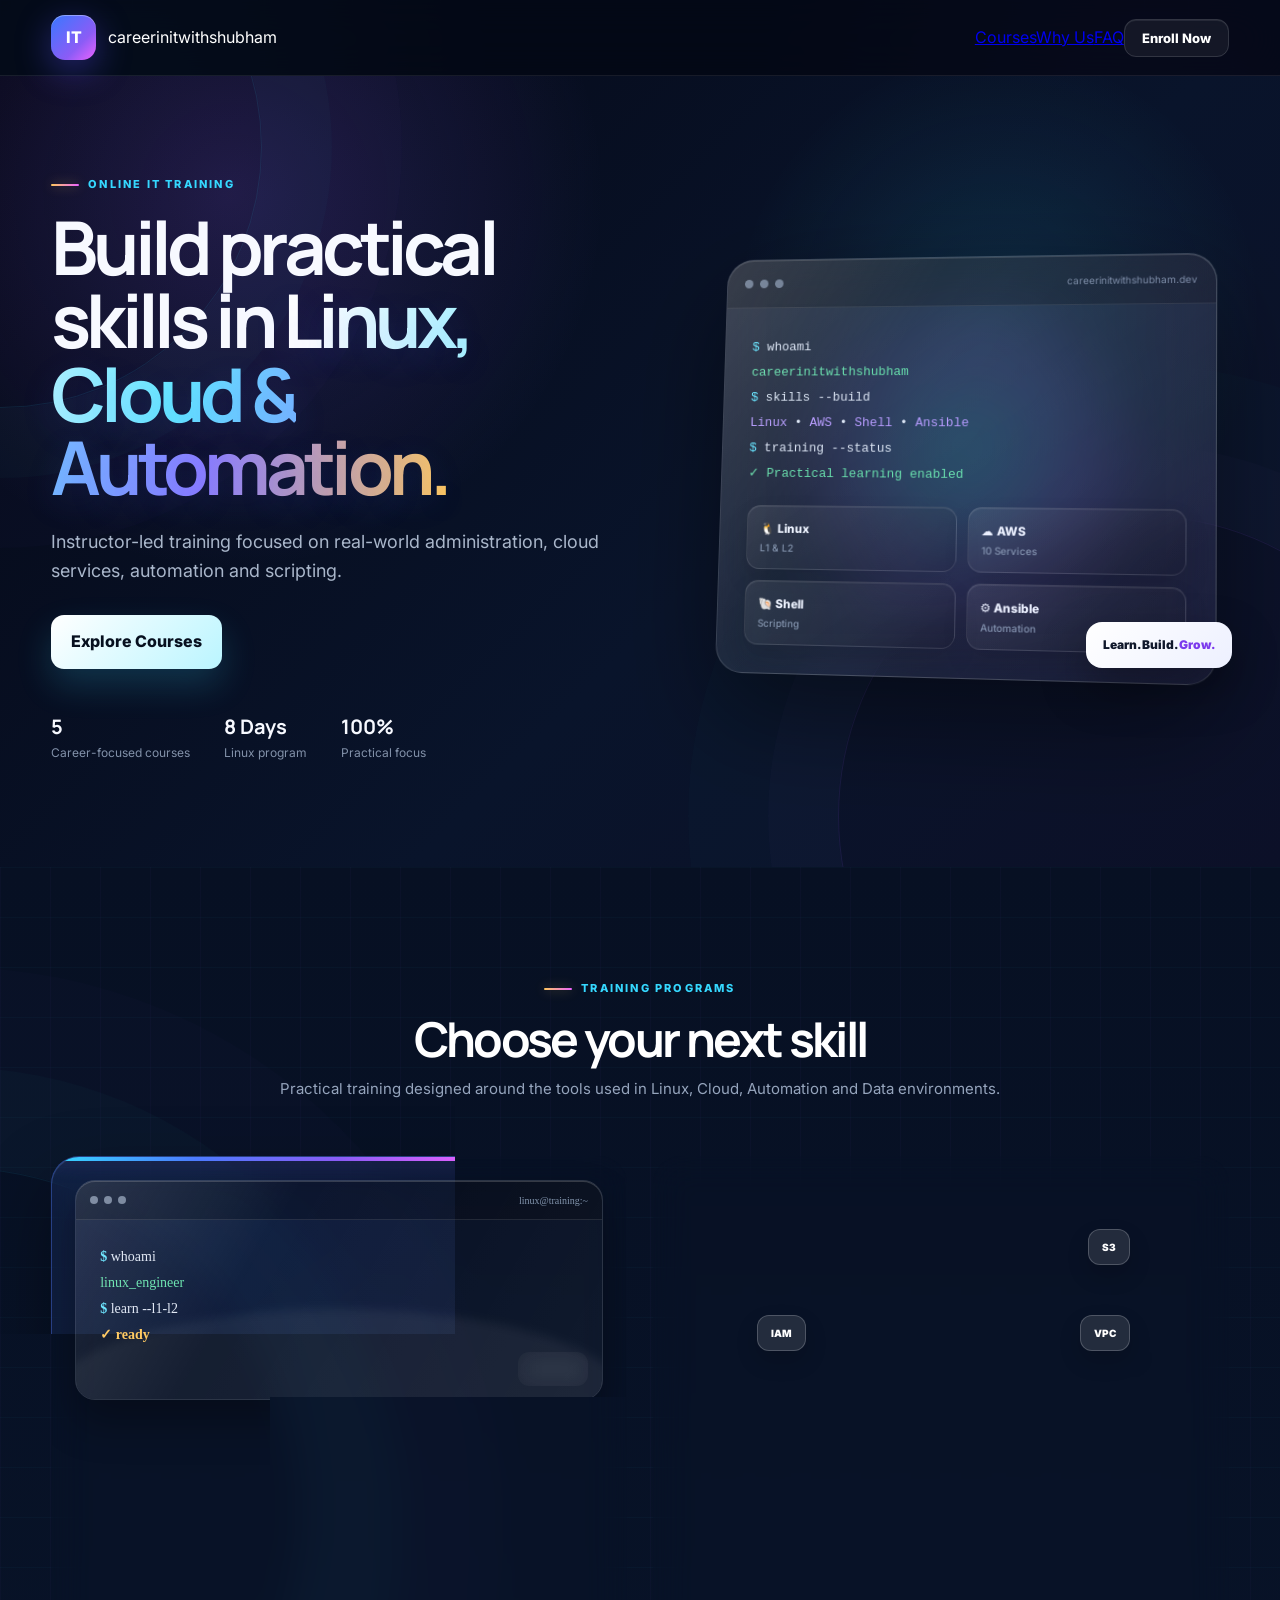
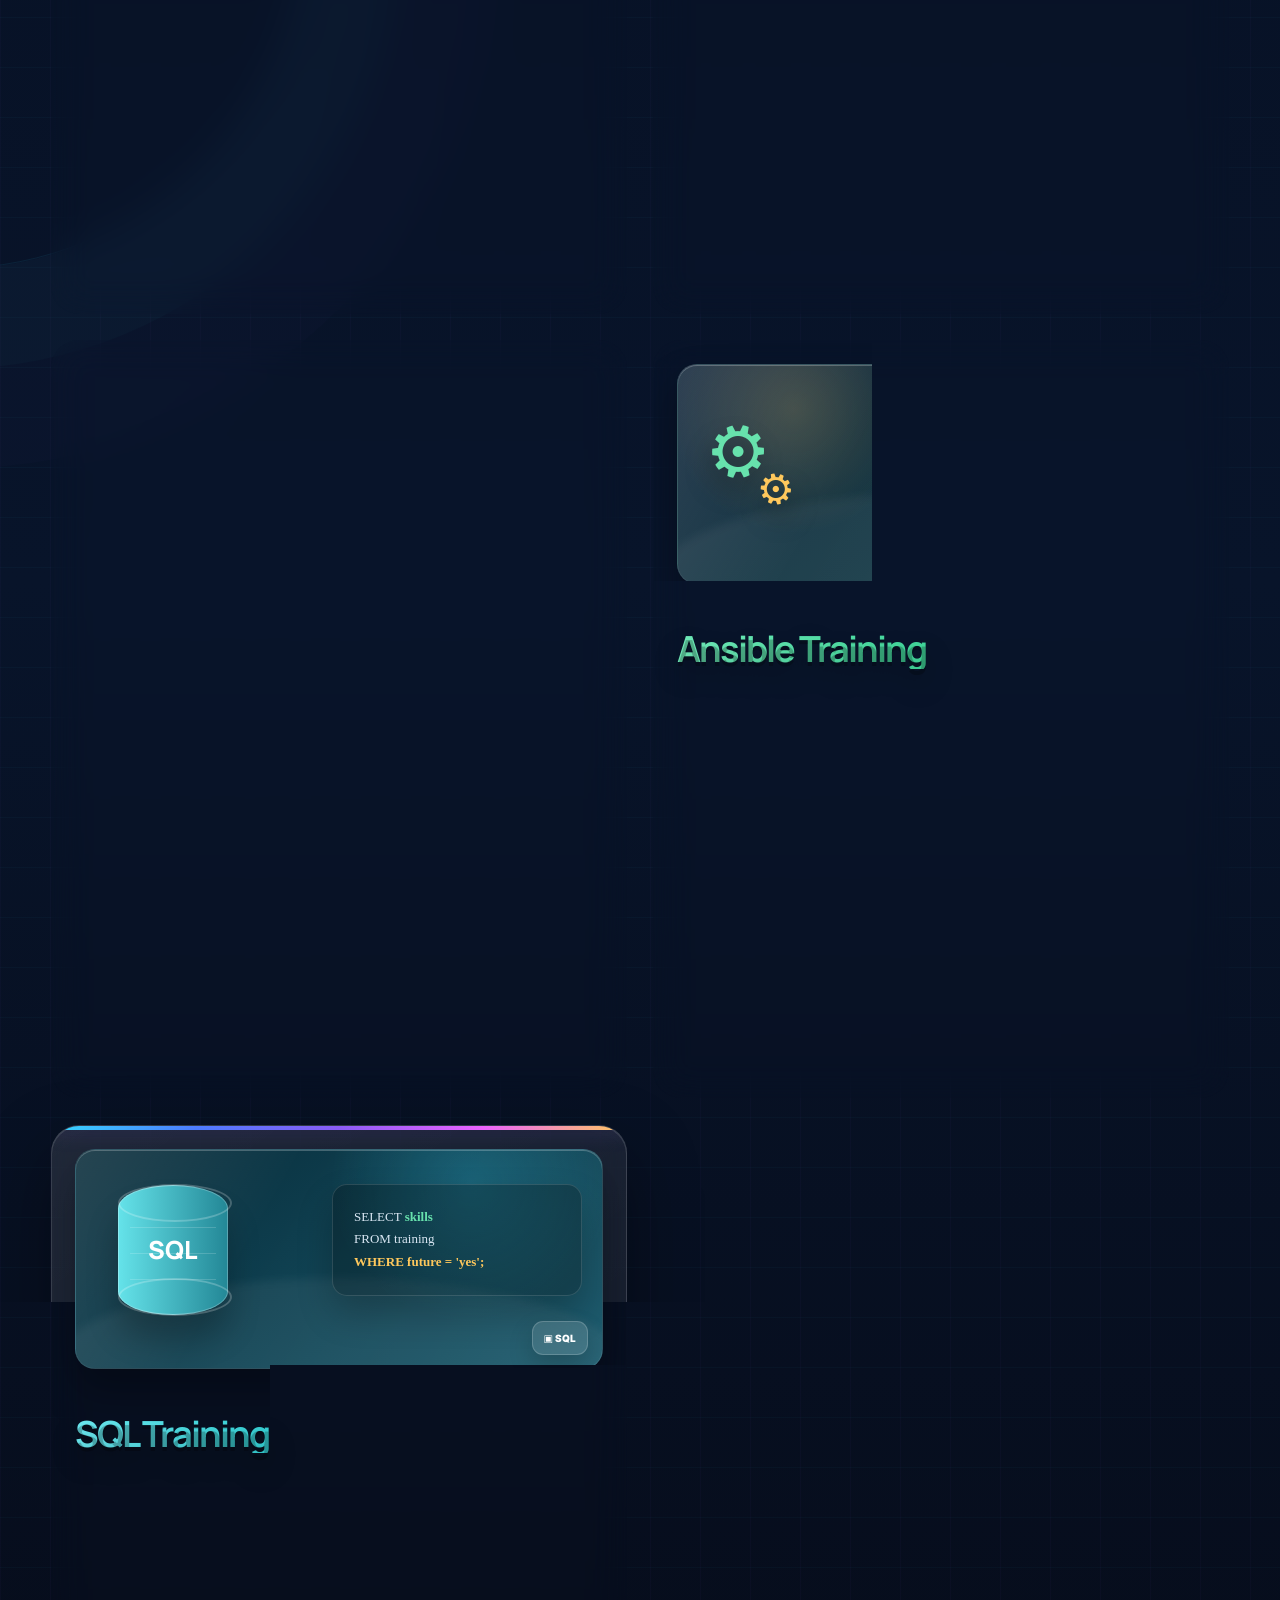
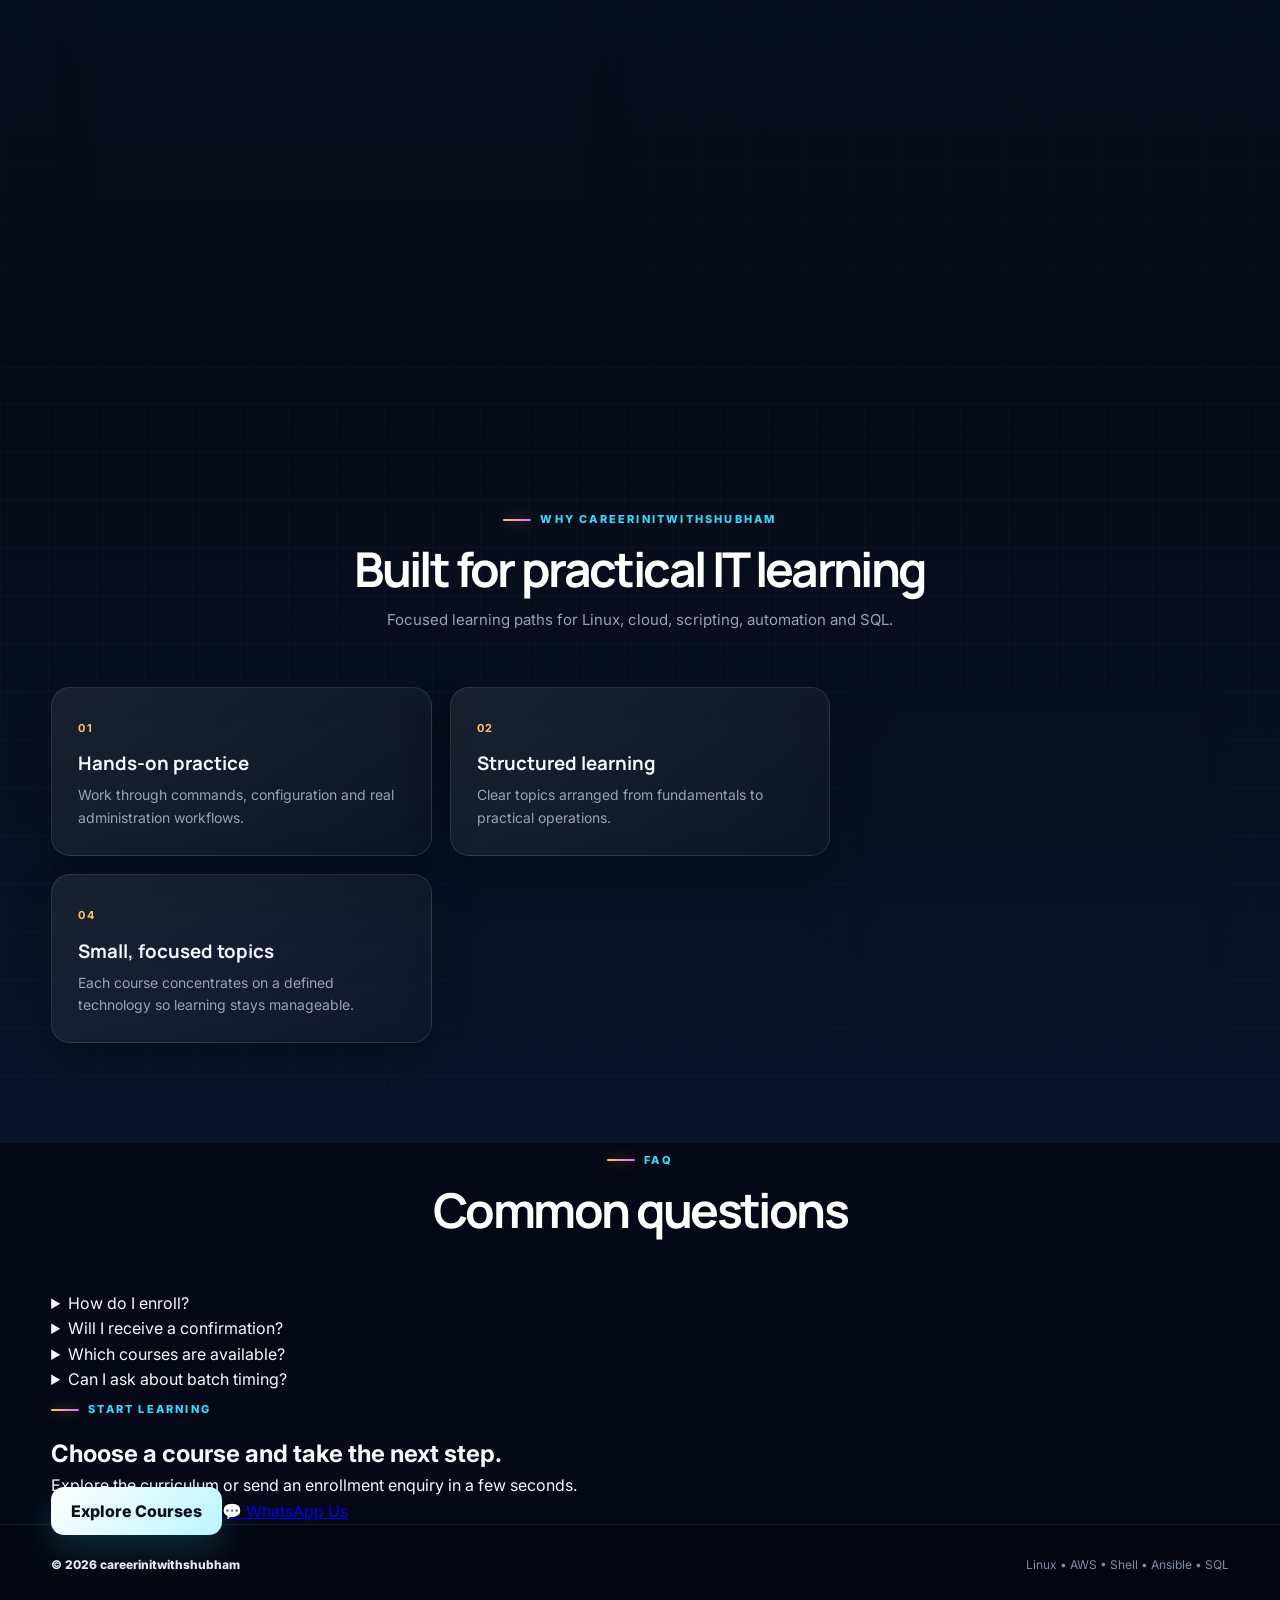
==== index.html @ d1bc6caf "Add files via upload" ====
<!DOCTYPE html>
<html lang="en">
<head>
<meta charset="UTF-8">
<meta name="viewport" content="width=device-width, initial-scale=1.0">
<title>careerinitwithshubham | IT Training</title>
<meta name="description" content="careerinitwithshubham — practical training in Linux, AWS, Shell Scripting, Ansible and SQL.">
<link rel="preconnect" href="https://fonts.googleapis.com">
<link rel="preconnect" href="https://fonts.gstatic.com" crossorigin>
<style>
@import url('https://fonts.googleapis.com/css2?family=Inter:wght@400;500;600;700;800&family=Manrope:wght@600;700;800&display=swap');
:root{
  --bg:#050816; --bg2:#091126; --panel:#0c1730; --panel2:#111d39;
  --text:#f7f9ff; --muted:#9aa8c0; --cyan:#35d8ff; --blue:#4d7cff;
  --purple:#8b5cf6; --pink:#ec63ff; --green:#54e6b0; --gold:#ffc85c;
  --line:rgba(255,255,255,.11); --shadow:0 30px 80px rgba(0,0,0,.42);
}
*{box-sizing:border-box;margin:0;padding:0}
html{scroll-behavior:smooth}
body{font-family:Inter,system-ui,sans-serif;color:var(--text);background:var(--bg);line-height:1.6;overflow-x:hidden}
body:before{content:"";position:fixed;inset:0;z-index:-3;background:radial-gradient(circle at 10% 10%,rgba(53,216,255,.12),transparent 25%),radial-gradient(circle at 90% 15%,rgba(139,92,246,.14),transparent 28%),radial-gradient(circle at 50% 90%,rgba(77,124,255,.10),transparent 30%),#050816}
body:after{content:"";position:fixed;inset:0;z-index:-2;opacity:.3;background-image:linear-gradient(rgba(92,130,200,.06) 1px,transparent 1px),linear-gradient(90deg,rgba(92,130,200,.06) 1px,transparent 1px);background-size:44px 44px;mask-image:linear-gradient(to bottom,black,transparent 95%)}
.container{width:min(1180px,92%);margin:auto}
/* NAV */
.navbar{height:76px;position:sticky;top:0;z-index:100;background:rgba(4,9,22,.82);backdrop-filter:blur(22px);border-bottom:1px solid rgba(255,255,255,.08)}
.nav-inner{height:100%;display:flex;align-items:center;justify-content:space-between}.brand{display:flex;align-items:center;gap:12px;text-decoration:none;color:#fff}.brand-mark{width:45px;height:45px;border-radius:14px;display:grid;place-items:center;font-weight:800;background:linear-gradient(135deg,#3978ff,#8b5cf6 65%,#ec63ff);box-shadow:0 10px 35px rgba(91,77,255,.4),inset 0 1px 0 rgba(255,255,255,.35)}.brand-text{font-family:Manrope;font-size:18px;font-weight:800;letter-spacing:-.04em}.nav-btn{padding:10px 17px;border-radius:12px;color:#fff;text-decoration:none;font-size:13px;font-weight:800;border:1px solid rgba(255,255,255,.13);background:rgba(255,255,255,.055);box-shadow:inset 0 1px 0 rgba(255,255,255,.08);transition:.25s}.nav-btn:hover{transform:translateY(-2px);border-color:rgba(139,92,246,.5);background:rgba(139,92,246,.13)}
/* HERO */
.hero{position:relative;overflow:hidden;padding:92px 0 105px;background:radial-gradient(circle at 78% 30%,rgba(53,216,255,.12),transparent 23%),radial-gradient(circle at 18% 15%,rgba(139,92,246,.20),transparent 30%),linear-gradient(135deg,#050816,#09142b 58%,#0c1028)}
.hero:before{content:"";position:absolute;width:520px;height:520px;left:-260px;top:-190px;border:1px solid rgba(53,216,255,.10);border-radius:50%;box-shadow:0 0 0 70px rgba(53,216,255,.018),0 0 0 140px rgba(139,92,246,.014)}
.hero:after{content:"";position:absolute;right:-160px;bottom:-250px;width:600px;height:600px;border:1px solid rgba(139,92,246,.12);border-radius:50%;box-shadow:0 0 0 70px rgba(139,92,246,.018),0 0 0 150px rgba(53,216,255,.012)}
.hero-grid{display:grid;grid-template-columns:1fr .9fr;gap:55px;align-items:center;position:relative;z-index:2}.eyebrow{font-size:11px;letter-spacing:.2em;font-weight:800;color:var(--cyan);display:inline-flex;align-items:center;gap:9px;margin-bottom:16px}.eyebrow:before{content:"";width:28px;height:2px;background:linear-gradient(90deg,var(--gold),var(--pink));border-radius:4px;box-shadow:0 0 12px rgba(255,200,92,.45)}
.hero h1{font-family:Manrope;font-size:clamp(44px,5.8vw,76px);line-height:.99;letter-spacing:-.065em;max-width:760px}.hero h1 .gradient{background:linear-gradient(100deg,#fff 5%,#64e7ff 38%,#8b7dff 70%,#ffc85c 100%);-webkit-background-clip:text;background-clip:text;color:transparent;text-shadow:0 10px 35px rgba(70,100,255,.15)}.hero-copy{font-size:18px;color:#a9b6ca;max-width:650px;margin:24px 0 30px}.hero-actions{display:flex;gap:12px;flex-wrap:wrap}.primary-btn,.secondary-btn{padding:14px 20px;border-radius:13px;text-decoration:none;font-weight:800;transition:.25s}.primary-btn{color:#07101f;background:linear-gradient(135deg,#fff,#baf5ff);box-shadow:0 16px 35px rgba(53,216,255,.18)}.primary-btn:hover{transform:translateY(-3px);box-shadow:0 20px 42px rgba(53,216,255,.28)}.secondary-btn{color:#fff;border:1px solid rgba(255,255,255,.14);background:rgba(255,255,255,.055);backdrop-filter:blur(10px)}.secondary-btn:hover{transform:translateY(-3px);border-color:rgba(139,92,246,.55);background:rgba(139,92,246,.12)}.trust-row{display:flex;gap:34px;margin-top:42px}.trust-row div{display:flex;flex-direction:column}.trust-row strong{font-family:Manrope;font-size:20px}.trust-row span{font-size:12px;color:#8291a9}
/* HERO 3D */
.visual-wrap{position:relative;min-height:455px;display:grid;place-items:center;perspective:1400px}.glow{position:absolute;width:380px;height:380px;border-radius:50%;background:radial-gradient(circle,rgba(53,216,255,.18),rgba(139,92,246,.12) 45%,transparent 70%);filter:blur(18px)}.device{width:min(500px,100%);border:1px solid rgba(255,255,255,.15);border-radius:28px;background:linear-gradient(145deg,rgba(255,255,255,.13),rgba(255,255,255,.035));backdrop-filter:blur(22px);box-shadow:0 40px 110px rgba(0,0,0,.45),inset 0 1px 0 rgba(255,255,255,.17);overflow:hidden;position:relative;z-index:2;transform:rotateX(5deg) rotateY(-8deg) rotateZ(1deg);transform-style:preserve-3d}.device:before{content:"";position:absolute;inset:0;background:linear-gradient(120deg,rgba(255,255,255,.10),transparent 32%,rgba(139,92,246,.06));pointer-events:none}.device-top{height:50px;padding:0 18px;display:flex;align-items:center;gap:7px;border-bottom:1px solid rgba(255,255,255,.09);background:rgba(0,0,0,.20)}.device-top i{width:9px;height:9px;border-radius:50%;background:#6c7b91}.device-top span{margin-left:auto;color:#7d8ea6;font-size:10px}.device-body{padding:28px}.code-line{font:13px/2 ui-monospace,SFMono-Regular,monospace;color:#dce6f5}.code-line .p{color:#62e4ff}.code-line .g{color:#68e0ad}.code-line .v{color:#b79cff}.skill-stack{display:grid;grid-template-columns:repeat(2,1fr);gap:11px;margin-top:19px}.skill{border:1px solid rgba(255,255,255,.11);background:linear-gradient(145deg,rgba(255,255,255,.08),rgba(0,0,0,.13));border-radius:14px;padding:13px;color:#eef4ff;font-weight:800;font-size:12px;box-shadow:inset 0 1px 0 rgba(255,255,255,.07),0 12px 25px rgba(0,0,0,.12)}.skill small{display:block;color:#8495ae;font-weight:500;margin-top:2px}.badge-float{position:absolute;z-index:4;right:-3px;bottom:25px;background:linear-gradient(135deg,#fff,#edf0ff);color:#10182b;border-radius:16px;padding:13px 17px;box-shadow:0 20px 45px rgba(0,0,0,.34);font-size:12px;font-weight:900}.badge-float span{color:#7c3aed}
/* COURSES */
.courses-section{position:relative;overflow:hidden;padding:105px 0 120px;background:linear-gradient(180deg,#071023 0%,#08142a 48%,#060b18 100%)}.courses-section:before{content:"";position:absolute;inset:0;background-image:linear-gradient(rgba(53,216,255,.045) 1px,transparent 1px),linear-gradient(90deg,rgba(139,92,246,.045) 1px,transparent 1px);background-size:50px 50px;opacity:.7}.courses-section:after{content:"";position:absolute;width:700px;height:700px;left:-400px;top:300px;border-radius:50%;border:1px solid rgba(53,216,255,.08);box-shadow:0 0 0 100px rgba(53,216,255,.018),0 0 0 200px rgba(139,92,246,.012)}.courses-section .container{position:relative;z-index:2}.section-heading{text-align:center;max-width:760px;margin:0 auto 55px}.section-heading h2{font-family:Manrope;font-size:clamp(34px,4vw,48px);line-height:1.05;letter-spacing:-.055em;color:#fff}.section-heading p{color:#95a4bc;margin-top:13px;font-size:15px}.section-heading .eyebrow{justify-content:center}
.course-grid{display:grid;grid-template-columns:repeat(2,1fr);gap:26px;perspective:1600px}.course-card{position:relative;overflow:hidden;display:flex;flex-direction:column;min-height:650px;padding:23px;border-radius:28px;background:linear-gradient(145deg,rgba(255,255,255,.105),rgba(255,255,255,.035));border:1px solid rgba(255,255,255,.13);box-shadow:0 28px 70px rgba(0,0,0,.35),inset 0 1px 0 rgba(255,255,255,.13);backdrop-filter:blur(18px);transform-style:preserve-3d;transition:transform .35s ease,box-shadow .35s ease,border-color .35s ease}.course-card:before{content:"";position:absolute;inset:0 0 auto;height:4px;background:linear-gradient(90deg,#35d8ff,#4d7cff,#8b5cf6,#ec63ff,#ffc85c);box-shadow:0 0 20px rgba(139,92,246,.35)}.course-card:after{content:"";position:absolute;width:230px;height:230px;right:-130px;top:-130px;border-radius:50%;background:radial-gradient(circle,rgba(139,92,246,.16),transparent 68%);pointer-events:none}.course-card:hover{transform:translateY(-10px) rotateX(2deg) rotateY(-1deg);border-color:rgba(139,92,246,.42);box-shadow:0 40px 95px rgba(0,0,0,.46),0 0 35px rgba(139,92,246,.10),inset 0 1px 0 rgba(255,255,255,.18)}.course-card.featured{border-color:rgba(77,124,255,.38);background:linear-gradient(145deg,rgba(77,124,255,.12),rgba(255,255,255,.035))}.course-card.featured:after{content:"POPULAR";position:absolute;right:18px;top:17px;width:auto;height:auto;border-radius:999px;padding:7px 11px;font-size:9px;letter-spacing:.16em;font-weight:900;color:#3f2f87;background:linear-gradient(135deg,#fff,#ede7ff);box-shadow:0 12px 28px rgba(0,0,0,.25);z-index:5}
.course-visual{height:220px;flex:none;border-radius:20px;margin-bottom:22px;position:relative;overflow:hidden;isolation:isolate;transform:translateZ(14px);border:1px solid rgba(255,255,255,.15);box-shadow:inset 0 1px 0 rgba(255,255,255,.23),0 22px 40px rgba(0,0,0,.30)}.course-visual:before{content:"";position:absolute;inset:0;background:linear-gradient(120deg,rgba(255,255,255,.12),transparent 35%,rgba(255,255,255,.035));pointer-events:none}.course-visual:after{content:"";position:absolute;inset:auto -30px -100px;height:190px;border-radius:50%;background:rgba(255,255,255,.055);filter:blur(5px);z-index:-1}.mini-top{height:39px;padding:0 14px;display:flex;align-items:center;gap:6px;background:rgba(0,0,0,.23);border-bottom:1px solid rgba(255,255,255,.10);color:#7f91aa;font:10px ui-monospace}.mini-top i{width:8px;height:8px;border-radius:50%;background:#718098}.mini-top span{margin-left:auto}.mini-code{font:14px/1.85 ui-monospace;color:#e0e8f5;padding:24px}.mini-code b{color:#63e4ff}.mini-code em{color:#67e2ad;font-style:normal}.mini-code strong{color:#ffc85c}.visual-badge{position:absolute;right:14px;bottom:13px;padding:8px 11px;border-radius:11px;background:rgba(255,255,255,.12);border:1px solid rgba(255,255,255,.18);color:#fff;font-size:10px;font-weight:900;backdrop-filter:blur(12px);box-shadow:0 10px 24px rgba(0,0,0,.2)}
.cloud-3d{background:radial-gradient(circle at 18% 18%,rgba(53,216,255,.22),transparent 28%),linear-gradient(145deg,#10234c,#273b78)}.cloud-shape{position:absolute;font-size:92px;left:50%;top:43%;transform:translate(-50%,-50%);color:#eefcff;filter:drop-shadow(0 20px 18px rgba(0,0,0,.28));text-shadow:0 0 28px rgba(53,216,255,.15)}.service-chip{position:absolute;padding:9px 13px;border-radius:12px;background:rgba(255,255,255,.11);border:1px solid rgba(255,255,255,.20);color:#fff;font-size:10px;font-weight:900;box-shadow:0 10px 22px rgba(0,0,0,.16);backdrop-filter:blur(9px)}.s1{left:14%;top:23%}.s2{right:14%;top:22%}.s3{left:15%;bottom:22%}.s4{right:14%;bottom:22%}
.shell-3d{background:radial-gradient(circle at 78% 18%,rgba(236,99,255,.25),transparent 34%),linear-gradient(145deg,#1b1132,#45275f)}.shell-window{margin:27px;border-radius:15px;padding:19px;background:rgba(0,0,0,.25);border:1px solid rgba(255,255,255,.14);font:13px/1.7 ui-monospace;color:#e5dcff;box-shadow:0 18px 35px rgba(0,0,0,.24)}.shell-window span{color:#65e1ae}.shell-window b{color:#ffc85c}
.ansible-3d{background:radial-gradient(circle at 22% 20%,rgba(255,200,92,.18),transparent 28%),linear-gradient(145deg,#10253b,#18474c)}.gear{position:absolute;color:#67e2ad;text-shadow:0 15px 25px rgba(0,0,0,.35)}.gear-a{font-size:72px;left:28px;top:28px;transform:rotate(17deg)}.gear-b{font-size:42px;left:79px;top:90px;transform:rotate(-12deg);color:#ffc85c}.playbook{position:absolute;right:18px;top:28px;width:225px;border-radius:15px;padding:18px;background:rgba(0,0,0,.25);border:1px solid rgba(255,255,255,.13);font:12px/1.75 ui-monospace;color:#dce6f3}.playbook span{color:#63e4ff}.playbook b{color:#67e2ad}
.sql-3d{background:radial-gradient(circle at 75% 15%,rgba(53,216,255,.20),transparent 32%),linear-gradient(145deg,#082b39,#16576a)}.db-cylinder{position:absolute;left:42px;top:35px;width:110px;height:130px;border-radius:50%/18%;background:linear-gradient(90deg,#65e3ea,#238796);box-shadow:inset 0 0 0 1px rgba(255,255,255,.25),0 25px 32px rgba(0,0,0,.24);display:grid;place-items:center;color:#fff;font-family:Manrope;font-weight:800;font-size:25px}.db-cylinder:before,.db-cylinder:after{content:"";position:absolute;left:0;width:100%;height:34px;border:2px solid rgba(255,255,255,.22);border-radius:50%}.db-cylinder:before{top:-1px}.db-cylinder:after{bottom:-1px}.db-cylinder i{position:absolute;left:12px;right:12px;height:1px;background:rgba(255,255,255,.16)}.db-cylinder i:nth-of-type(1){top:42px}.db-cylinder i:nth-of-type(2){top:68px}.db-cylinder i:nth-of-type(3){top:94px}.query-card{position:absolute;right:20px;top:34px;width:250px;border-radius:15px;padding:21px;background:rgba(0,0,0,.24);border:1px solid rgba(255,255,255,.13);font:13px/1.75 ui-monospace;color:#d9e7f3;box-shadow:0 18px 35px rgba(0,0,0,.22)}.query-card b{color:#67e2ad}.query-card strong{color:#ffc85c}
.course-tag{font-size:10px;letter-spacing:.18em;font-weight:900;color:#9a8cff;text-transform:uppercase}.course-card h3{font-family:Manrope;font-size:clamp(27px,3vw,36px);line-height:1.06;letter-spacing:-.055em;margin:8px 0 13px;transform:translateZ(18px);text-shadow:0 4px 0 rgba(0,0,0,.24),0 13px 28px rgba(0,0,0,.28)}.course-linux h3{background:linear-gradient(100deg,#65e9f7,#4d7cff 48%,#a98cff);-webkit-background-clip:text;color:transparent}.course-aws h3{background:linear-gradient(100deg,#67eaff,#5b7fff 48%,#ffc85c);-webkit-background-clip:text;color:transparent}.course-shell h3{background:linear-gradient(100deg,#d2c0ff,#a86cff 48%,#ff72bd);-webkit-background-clip:text;color:transparent}.course-ansible h3{background:linear-gradient(100deg,#72edbb,#3fd79a 50%,#ffc85c);-webkit-background-clip:text;color:transparent}.course-sql h3{background:linear-gradient(100deg,#6deaf2,#22c6c9 50%,#6f91ff);-webkit-background-clip:text;color:transparent}.course-card p{font-size:15px;color:#aebbd0;min-height:48px}.course-card ul{list-style:none;border-top:1px solid rgba(255,255,255,.09);padding-top:18px;margin:20px 0 24px}.course-card li{font-size:14px;color:#c5cfde;margin:10px 0}.course-card li:before{content:"✓";color:#57e7b0;font-weight:900;margin-right:10px;text-shadow:0 0 12px rgba(87,231,176,.45)}.course-bottom{margin-top:auto}.price{font-family:Manrope;font-size:33px;font-weight:800;letter-spacing:-.055em;margin-bottom:17px;color:#fff;text-shadow:0 4px 0 rgba(0,0,0,.25),0 10px 25px rgba(0,0,0,.22)}.price small{font-family:Inter;font-size:12px;color:#96a5bb;font-weight:500}.contact-price{font-size:33px}.enroll-btn{width:100%;padding:15px;border-radius:13px;border:1px solid rgba(255,255,255,.16);background:linear-gradient(135deg,#713cff,#8b5cf6 52%,#a855f7)!important;color:#fff!important;font-weight:900;cursor:pointer;transition:.25s;box-shadow:0 14px 30px rgba(113,60,255,.34),inset 0 1px 0 rgba(255,255,255,.22)}.enroll-btn:hover{transform:translateY(-3px);box-shadow:0 18px 38px rgba(113,60,255,.45),inset 0 1px 0 rgba(255,255,255,.28)}
/* WHY */
.section.light{position:relative;padding:100px 0;background:linear-gradient(180deg,#060b18,#09132a);overflow:hidden}.section.light:before{content:"";position:absolute;inset:0;background-image:linear-gradient(rgba(53,216,255,.035) 1px,transparent 1px),linear-gradient(90deg,rgba(139,92,246,.035) 1px,transparent 1px);background-size:48px 48px}.section.light .container{position:relative;z-index:1}.section.light .section-heading h2{color:#fff}.section.light .benefits{display:grid;grid-template-columns:repeat(3,1fr);gap:18px}.benefits>div{padding:26px;border:1px solid rgba(255,255,255,.11);background:linear-gradient(145deg,rgba(255,255,255,.075),rgba(255,255,255,.025));border-radius:19px;backdrop-filter:blur(12px);box-shadow:0 18px 40px rgba(0,0,0,.24);transition:.25s}.benefits>div:hover{transform:translateY(-6px);border-color:rgba(139,92,246,.35)}.benefits b{font-size:11px;color:#ffc85c;letter-spacing:.13em}.benefits h3{font-family:Manrope;margin:10px 0 5px}.benefits p{font-size:14px;color:#94a4bb}
/* MODAL */
.modal{display:none;position:fixed;inset:0;z-index:200;align-items:center;justify-content:center;padding:18px}.modal.open{display:flex}.modal-backdrop{position:absolute;inset:0;background:rgba(2,5,15,.78);backdrop-filter:blur(11px)}.modal-box{position:relative;background:linear-gradient(145deg,#fff,#f3f5ff);color:#101827;width:min(520px,100%);max-height:92vh;overflow:auto;border-radius:25px;padding:34px;box-shadow:0 40px 110px rgba(0,0,0,.5);z-index:1;border-top:4px solid #7c3aed}.close{position:absolute;right:17px;top:14px;border:0;background:#eef0f6;width:38px;height:38px;border-radius:50%;font-size:25px;color:#667085;cursor:pointer}.modal-head h2{font-family:Manrope;font-size:31px;letter-spacing:-.045em}.modal-head p{color:#667085;font-size:14px;margin:4px 0 22px}.modal form label{display:block;font-size:13px;font-weight:800;margin:15px 0}.modal input{display:block;width:100%;margin-top:7px;border:1px solid #d2d8e2;border-radius:12px;padding:13px 14px;font:inherit;outline:none;background:#fff}.modal input:focus{border-color:#7957ef;box-shadow:0 0 0 4px rgba(121,87,239,.11)}.submit-btn{width:100%;margin-top:10px;border:0;background:linear-gradient(135deg,#713cff,#a855f7);color:#fff;padding:14px;border-radius:12px;font-weight:900;cursor:pointer;font-size:15px;box-shadow:0 12px 25px rgba(113,60,255,.25)}.submit-btn:disabled{opacity:.55}.form-note,.form-status{font-size:11px;color:#667085;text-align:center;margin-top:12px}.form-status.success{color:#159a70;font-weight:800}.form-status.error{color:#d44755;font-weight:800}
footer{background:#030610;color:#7e8ca4;padding:30px 0;font-size:12px;border-top:1px solid rgba(255,255,255,.07)}.footer-inner{display:flex;justify-content:space-between;gap:15px}.footer-inner span:first-child{color:#e5ebf6;font-weight:800}
@media(max-width:920px){.hero-grid{grid-template-columns:1fr}.visual-wrap{min-height:400px}.course-grid{grid-template-columns:1fr 1fr}}
@media(max-width:700px){.navbar{height:70px}.brand-text{font-size:15px}.nav-btn{display:none}.hero{padding:65px 0 75px}.hero-grid{gap:42px}.hero h1{font-size:43px}.hero-copy{font-size:16px}.visual-wrap{min-height:350px}.device{transform:none}.courses-section{padding:75px 0 90px}.course-grid{grid-template-columns:1fr;gap:22px}.course-card{min-height:0;padding:20px}.course-visual{height:200px}.course-card h3{font-size:31px}.section.light{padding:75px 0}.section.light .benefits{grid-template-columns:1fr}.trust-row{gap:18px}.trust-row strong{font-size:18px}.trust-row span{font-size:11px}}
@media(max-width:480px){.container{width:min(100% - 28px,1180px)}.brand-mark{width:43px;height:43px}.brand-text{font-size:14px}.hero h1{font-size:39px}.hero-copy{font-size:15px}.trust-row{display:grid;grid-template-columns:1fr 1fr}.device-body{padding:20px}.skill-stack{gap:8px}.skill{padding:11px 10px}.badge-float{right:0;bottom:12px}.course-card{border-radius:24px}.course-visual{height:185px}.mini-code{padding:20px;font-size:13px}.cloud-shape{font-size:76px}.query-card{width:210px;right:12px}.db-cylinder{left:24px;width:95px}.playbook{right:10px;width:195px}.shell-window{margin:22px;padding:16px}.modal-box{padding:27px 22px}.modal-head h2{font-size:28px}.footer-inner{flex-direction:column}}
</style>
</head>
<body>
  <header class="navbar">
    <div class="container nav-inner">
      <a class="brand" href="#"><span class="brand-mark">IT</span><span>careerinitwithshubham</span></a>
      <div class="nav-links"><a href="#courses">Courses</a><a href="#why-us">Why Us</a><a href="#faq">FAQ</a><a class="nav-btn" href="#courses">Enroll Now</a></div>
    </div>
  </header>

  <main>
    <section class="hero">
      <div class="container hero-grid">
        <div>
          <span class="eyebrow">ONLINE IT TRAINING</span>
          <h1>Build practical skills in <span class="gradient">Linux, Cloud & Automation.</span></h1>
          <p class="hero-copy">Instructor-led training focused on real-world administration, cloud services, automation and scripting.</p>
          <div class="hero-actions">
            <a class="primary-btn" href="#courses">Explore Courses</a>
          </div>
          <div class="trust-row">
            <div><strong>5</strong><span>Career-focused courses</span></div>
            <div><strong>8 Days</strong><span>Linux program</span></div>
            <div><strong>100%</strong><span>Practical focus</span></div>
          </div>
        </div>
        <div class="visual-wrap">
          <div class="glow"></div>
          <div class="device">
            <div class="device-top"><i></i><i></i><i></i><span>careerinitwithshubham.dev</span></div>
            <div class="device-body">
              <div class="code-line"><span class="p">$</span> whoami</div>
              <div class="code-line"><span class="g">careerinitwithshubham</span></div>
              <div class="code-line"><span class="p">$</span> skills --build</div>
              <div class="code-line"><span class="v">Linux</span> • <span class="v">AWS</span> • <span class="v">Shell</span> • <span class="v">Ansible</span></div>
              <div class="code-line"><span class="p">$</span> training --status</div>
              <div class="code-line"><span class="g">✓ Practical learning enabled</span></div>
              <div class="skill-stack">
                <div class="skill">🐧 Linux<small>L1 & L2</small></div>
                <div class="skill">☁️ AWS<small>10 Services</small></div>
                <div class="skill">🐚 Shell<small>Scripting</small></div>
                <div class="skill">⚙️ Ansible<small>Automation</small></div>
              </div>
            </div>
          </div>
          <div class="badge-float">Learn. Build. <span>Grow.</span></div>
        </div>
      </div>
    </section>

    <section id="courses" class="courses-section">
      <div class="container">
        <div class="section-heading">
          <span class="eyebrow">TRAINING PROGRAMS</span>
          <h2>Choose your next skill</h2>
          <p>Practical training designed around the tools used in Linux, Cloud, Automation and Data environments.</p>
        </div>

        <div class="course-grid">
          <article class="course-card featured course-linux">
            <div class="course-visual terminal-3d">
              <div class="mini-top"><i></i><i></i><i></i><span>linux@training:~</span></div>
              <div class="mini-code"><b>$</b> whoami<br><em>linux_engineer</em><br><b>$</b> learn --l1-l2<br><strong>✓ ready</strong></div>
              <div class="visual-badge">🐧 LINUX</div>
            </div>
            <div class="course-tag">8 DAYS • FOUNDATION + L2</div>
            <h3>Linux L1 & L2 Training</h3>
            <p>Hands-on Linux administration, troubleshooting and practical L1/L2 operations.</p>
            <ul><li>Linux administration</li><li>Users, permissions & processes</li><li>Networking & troubleshooting</li><li>Practical commands</li></ul>
            <div class="course-bottom"><div class="price">₹800 <small>/ 8 days</small></div><div class="course-actions"><button class="curriculum-btn" data-curriculum="linux">▣ &nbsp;View Full Curriculum</button><button class="enroll-btn" data-course="Linux L1 & L2 Training" data-price="₹800 / 8 days">Enroll Now</button></div></div>
          </article>

          <article class="course-card course-aws">
            <div class="course-visual cloud-3d">
              <div class="cloud-shape">☁</div>
              <div class="service-chip s1">EC2</div><div class="service-chip s2">S3</div><div class="service-chip s3">IAM</div><div class="service-chip s4">VPC</div>
              <div class="visual-badge">☁ AWS</div>
            </div>
            <div class="course-tag">10 MAJOR SERVICES</div>
            <h3>AWS Major Services Training</h3>
            <p>Build a practical foundation across 10 major AWS services and core cloud concepts.</p>
            <ul><li>10 major AWS services</li><li>Cloud fundamentals</li><li>IAM & security basics</li><li>Practical AWS workflow</li></ul>
            <div class="course-bottom"><div class="price">₹1,500</div><div class="course-actions"><button class="curriculum-btn" data-curriculum="aws">▣ &nbsp;View Full Curriculum</button><button class="enroll-btn" data-course="AWS Major 10 Services Training" data-price="₹1,500">Enroll Now</button></div></div>
          </article>

          <article class="course-card course-shell">
            <div class="course-visual shell-3d">
              <div class="shell-window"><span>$</span> for file in *.log;<br>&nbsp;&nbsp;do echo "backup";<br>&nbsp;&nbsp;done<br><b>✓ automation</b></div>
              <div class="visual-badge">🐚 SHELL</div>
            </div>
            <div class="course-tag">AUTOMATION</div>
            <h3>Shell Scripting Training</h3>
            <p>Learn Bash scripting to automate repetitive Linux administration tasks.</p>
            <ul><li>Bash fundamentals</li><li>Variables & conditions</li><li>Loops & functions</li><li>Automation scripts</li></ul>
            <div class="course-bottom"><div class="price">₹599</div><div class="course-actions"><button class="curriculum-btn" data-curriculum="shell">▣ &nbsp;View Full Curriculum</button><button class="enroll-btn" data-course="Shell Scripting Training" data-price="₹599">Enroll Now</button></div></div>
          </article>

          <article class="course-card course-ansible">
            <div class="course-visual ansible-3d">
              <div class="gear gear-a">⚙</div><div class="gear gear-b">⚙</div>
              <div class="playbook"><span>- hosts:</span> servers<br>&nbsp;&nbsp;tasks:<br>&nbsp;&nbsp;&nbsp;&nbsp;- name: deploy<br>&nbsp;&nbsp;&nbsp;&nbsp;&nbsp;&nbsp;<b>✓ automated</b></div>
              <div class="visual-badge">⚙ ANSIBLE</div>
            </div>
            <div class="course-tag">DEVOPS • AUTOMATION</div>
            <h3>Ansible Training</h3>
            <p>Learn configuration management, playbooks and infrastructure automation with Ansible.</p>
            <ul><li>Inventory & YAML</li><li>Playbooks</li><li>Variables & handlers</li><li>Automation basics</li></ul>
            <div class="course-bottom"><div class="price">₹599</div><div class="course-actions"><button class="curriculum-btn" data-curriculum="ansible">▣ &nbsp;View Full Curriculum</button><button class="enroll-btn" data-course="Ansible Training" data-price="₹599">Enroll Now</button></div></div>
          </article>

          <article class="course-card course-sql">
            <div class="course-visual sql-3d">
              <div class="db-cylinder"><span>SQL</span><i></i><i></i><i></i></div>
              <div class="query-card">SELECT <b>skills</b><br>FROM training<br><strong>WHERE future = 'yes';</strong></div>
              <div class="visual-badge">▣ SQL</div>
            </div>
            <div class="course-tag">DATABASE • SQL</div>
            <h3>SQL Training</h3>
            <p>Learn SQL fundamentals, queries and database concepts with practical examples.</p>
            <ul><li>SELECT & filtering</li><li>Joins & relationships</li><li>Functions & grouping</li><li>Practical query writing</li></ul>
            <div class="course-bottom"><div class="price contact-price">₹799</div><div class="course-actions"><button class="curriculum-btn" data-curriculum="sql">▣ &nbsp;View Full Curriculum</button><button class="enroll-btn" data-course="SQL Training" data-price="₹799">Enroll Now</button></div></div>
          </article>
        </div>
      </div>
    </section>

    <section id="why-us" class="section light">
      <div class="container">
        <div class="section-heading"><span class="eyebrow">WHY CAREERINITWITHSHUBHAM</span><h2>Built for practical IT learning</h2><p>Focused learning paths for Linux, cloud, scripting, automation and SQL.</p></div>
        <div class="benefits">
          <div><b>01</b><h3>Hands-on practice</h3><p>Work through commands, configuration and real administration workflows.</p></div>
          <div><b>02</b><h3>Structured learning</h3><p>Clear topics arranged from fundamentals to practical operations.</p></div>
          <div><b>03</b><h3>Career focused</h3><p>Build skills around tools commonly used in IT infrastructure and cloud roles.</p></div>
          <div><b>04</b><h3>Small, focused topics</h3><p>Each course concentrates on a defined technology so learning stays manageable.</p></div>
          <div><b>05</b><h3>Practical examples</h3><p>Learn through commands, scripts, queries, playbooks and cloud workflows.</p></div>
          <div><b>06</b><h3>Direct enquiry</h3><p>Submit your details from the website and the training team can contact you.</p></div>
        </div>
      </div>
    </section>

    <section id="faq" class="faq-section">
      <div class="container">
        <div class="section-heading"><span class="eyebrow">FAQ</span><h2>Common questions</h2></div>
        <div class="faq-grid">
          <details><summary>How do I enroll?</summary><p>Choose a course and tap Enroll Now. Enter your name, email and mobile number, then submit the form.</p></details>
          <details><summary>Will I receive a confirmation?</summary><p>After a successful submission, the website shows a confirmation message and sends the enquiry through the configured Web3Forms workflow.</p></details>
          <details><summary>Which courses are available?</summary><p>Linux L1 & L2, AWS Major 10 Services, Shell Scripting, Ansible and SQL.</p></details>
          <details><summary>Can I ask about batch timing?</summary><p>Yes. Submit an enquiry and the training team can share the current batch information.</p></details>
        </div>
      </div>
    </section>

    <section class="contact-cta">
      <div class="container cta-inner">
        <div><span class="eyebrow">START LEARNING</span><h2>Choose a course and take the next step.</h2><p>Explore the curriculum or send an enrollment enquiry in a few seconds.</p></div>
        <div class="cta-actions"><a class="primary-btn" href="#courses">Explore Courses</a><a class="whatsapp-btn" href="https://wa.me/919760212834" target="_blank" rel="noopener">💬 WhatsApp Us</a></div>
      </div>
    </section>

</main>

  <div class="modal" id="curriculumModal" aria-hidden="true">
    <div class="modal-backdrop" data-curriculum-close></div>
    <div class="modal-box curriculum-box" role="dialog" aria-modal="true">
      <button class="close" data-curriculum-close aria-label="Close">×</button>
      <div class="modal-head"><span class="eyebrow">CURRICULUM</span><h2 id="curriculumTitle">Course curriculum</h2><p>Key topics covered in the training.</p></div>
      <ul class="curriculum-list" id="curriculumList"></ul>
      <button class="submit-btn" id="curriculumEnroll">Enroll in this course</button>
    </div>
  </div>

  <div class="modal" id="enrollModal" aria-hidden="true">
    <div class="modal-backdrop" data-close></div>
    <div class="modal-box" role="dialog" aria-modal="true" aria-labelledby="modalTitle">
      <button class="close" data-close aria-label="Close">×</button>
      <div class="modal-head">
        <span class="eyebrow">ENROLLMENT</span>
        <h2 id="modalTitle">Join the training</h2>
        <p id="selectedCourse">Course</p>
      </div>
      <form id="enrollForm">
        <input type="hidden" id="course" name="course">
        <input type="hidden" id="fee" name="fee">
        <label>Full Name<input name="name" type="text" placeholder="Enter your name" required></label>
        <label>Email Address<input name="email" type="email" placeholder="you@example.com" required></label>
        <label>Mobile Number<input name="mobile" type="tel" inputmode="numeric" pattern="[0-9+\-\s]{8,15}" placeholder="Enter mobile number" required></label>
        <button class="submit-btn" type="submit" id="submitBtn">Submit Enrollment</button>
        <p class="form-note">By submitting, you agree that your details may be used to contact you about this training.</p>
        <p class="form-status" id="formStatus" role="status"></p>
      </form>
    </div>
  </div>

  <footer><div class="container footer-inner"><span>© 2026 careerinitwithshubham</span><span>Linux • AWS • Shell • Ansible • SQL</span></div></footer>
  <script>
// Web3Forms email configuration
// Recipient configured in the Web3Forms account: shubhamtechm1234@gmail.com
const WEB3FORMS_ENDPOINT = "https://api.web3forms.com/submit";
const WEB3FORMS_ACCESS_KEY = "8d78150b-1dc4-4642-9845-083b4ae294c1";

const modal = document.getElementById("enrollModal");
const form = document.getElementById("enrollForm");
const statusEl = document.getElementById("formStatus");
const submitBtn = document.getElementById("submitBtn");

const curriculumModal = document.getElementById("curriculumModal");
const curriculumTitle = document.getElementById("curriculumTitle");
const curriculumList = document.getElementById("curriculumList");
const curriculumEnroll = document.getElementById("curriculumEnroll");
let selectedCurriculum = null;
const curriculumData = {
  linux: {title:"Linux L1 & L2 Training", course:"Linux L1 & L2 Training", price:"₹800 / 8 days", items:["Linux administration & filesystem","Users, groups & permissions","Processes, services & logs","Networking & troubleshooting","Storage, packages & practical commands","L1/L2 troubleshooting workflows"]},
  aws: {title:"AWS Major 10 Services Training", course:"AWS Major 10 Services Training", price:"₹1,500", items:["EC2","S3","IAM","VPC","RDS","CloudWatch","Lambda","Route 53","ELB","Auto Scaling"]},
  shell: {title:"Shell Scripting Training", course:"Shell Scripting Training", price:"₹599", items:["Bash fundamentals","Variables, conditions & input","Loops & functions","Files, text processing & logs","Automation scripts","Practical Linux automation"]},
  ansible: {title:"Ansible Training", course:"Ansible Training", price:"₹599", items:["Inventory & YAML","Playbooks & tasks","Variables, facts & handlers","Templates","Roles & reusable automation","Practical deployment workflow"]},
  sql: {title:"SQL Training", course:"SQL Training", price:"₹799", items:["SELECT, filtering & sorting","Joins & relationships","Aggregate functions & GROUP BY","Subqueries & practical queries","Database concepts","Query writing practice"]}
};

document.querySelectorAll("[data-curriculum]").forEach(btn=>{
  btn.addEventListener("click",()=>{
    const data=curriculumData[btn.dataset.curriculum];
    if(!data) return;
    selectedCurriculum=data;
    curriculumTitle.textContent=data.title;
    curriculumList.innerHTML=data.items.map(x=>`<li>${x}</li>`).join("");
    curriculumModal.classList.add("open");
    curriculumModal.setAttribute("aria-hidden","false");
  });
});

document.querySelectorAll("[data-curriculum-close]").forEach(el=>el.addEventListener("click",closeCurriculum));
function closeCurriculum(){curriculumModal.classList.remove("open");curriculumModal.setAttribute("aria-hidden","true");}
curriculumEnroll.addEventListener("click",()=>{
  closeCurriculum();
  if(selectedCurriculum){
    document.getElementById("course").value=selectedCurriculum.course;
    document.getElementById("fee").value=selectedCurriculum.price;
    document.getElementById("selectedCourse").textContent=`${selectedCurriculum.course} — ${selectedCurriculum.price}`;
    statusEl.textContent=""; statusEl.className="form-status";
    modal.classList.add("open"); modal.setAttribute("aria-hidden","false");
    setTimeout(()=>document.querySelector('[name="name"]').focus(),50);
  }
});

document.querySelectorAll(".enroll-btn").forEach(btn => {
  btn.addEventListener("click", () => {
    document.getElementById("course").value = btn.dataset.course;
    document.getElementById("fee").value = btn.dataset.price;
    document.getElementById("selectedCourse").textContent =
      `${btn.dataset.course} — ${btn.dataset.price}`;
    statusEl.textContent = "";
    statusEl.className = "form-status";
    modal.classList.add("open");
    modal.setAttribute("aria-hidden", "false");
    setTimeout(() => document.querySelector('[name="name"]').focus(), 50);
  });
});

document.querySelectorAll("[data-close]").forEach(el => el.addEventListener("click", closeModal));
document.addEventListener("keydown", e => { if (e.key === "Escape") { closeModal(); closeCurriculum(); } });

function closeModal() {
  modal.classList.remove("open");
  modal.setAttribute("aria-hidden", "true");
}

form.addEventListener("submit", async (e) => {
  e.preventDefault();

  submitBtn.disabled = true;
  submitBtn.textContent = "Submitting...";
  statusEl.textContent = "";
  statusEl.className = "form-status";

  const formData = new FormData(form);
  formData.append("access_key", WEB3FORMS_ACCESS_KEY);
  formData.append("subject", "New Training Enrollment - " + formData.get("course"));
  formData.append("from_name", "Tech Training Academy");
  formData.append("replyto", formData.get("email"));
  formData.append("botcheck", "");

  try {
    const response = await fetch(WEB3FORMS_ENDPOINT, {
      method: "POST",
      body: formData,
      headers: { "Accept": "application/json" }
    });

    const result = await response.json();

    if (result.success !== true) {
      throw new Error(result.message || "Email submission failed");
    }

    statusEl.textContent = "Details submitted successfully. Our team will connect you shortly.";
    statusEl.className = "form-status success";
    form.reset();
    setTimeout(closeModal, 2500);
  } catch (error) {
    statusEl.textContent = "We could not submit your details. Please try again.";
    statusEl.className = "form-status error";
  } finally {
    submitBtn.disabled = false;
    submitBtn.textContent = "Submit Enrollment";
  }
});

</script>
</body>
</html>
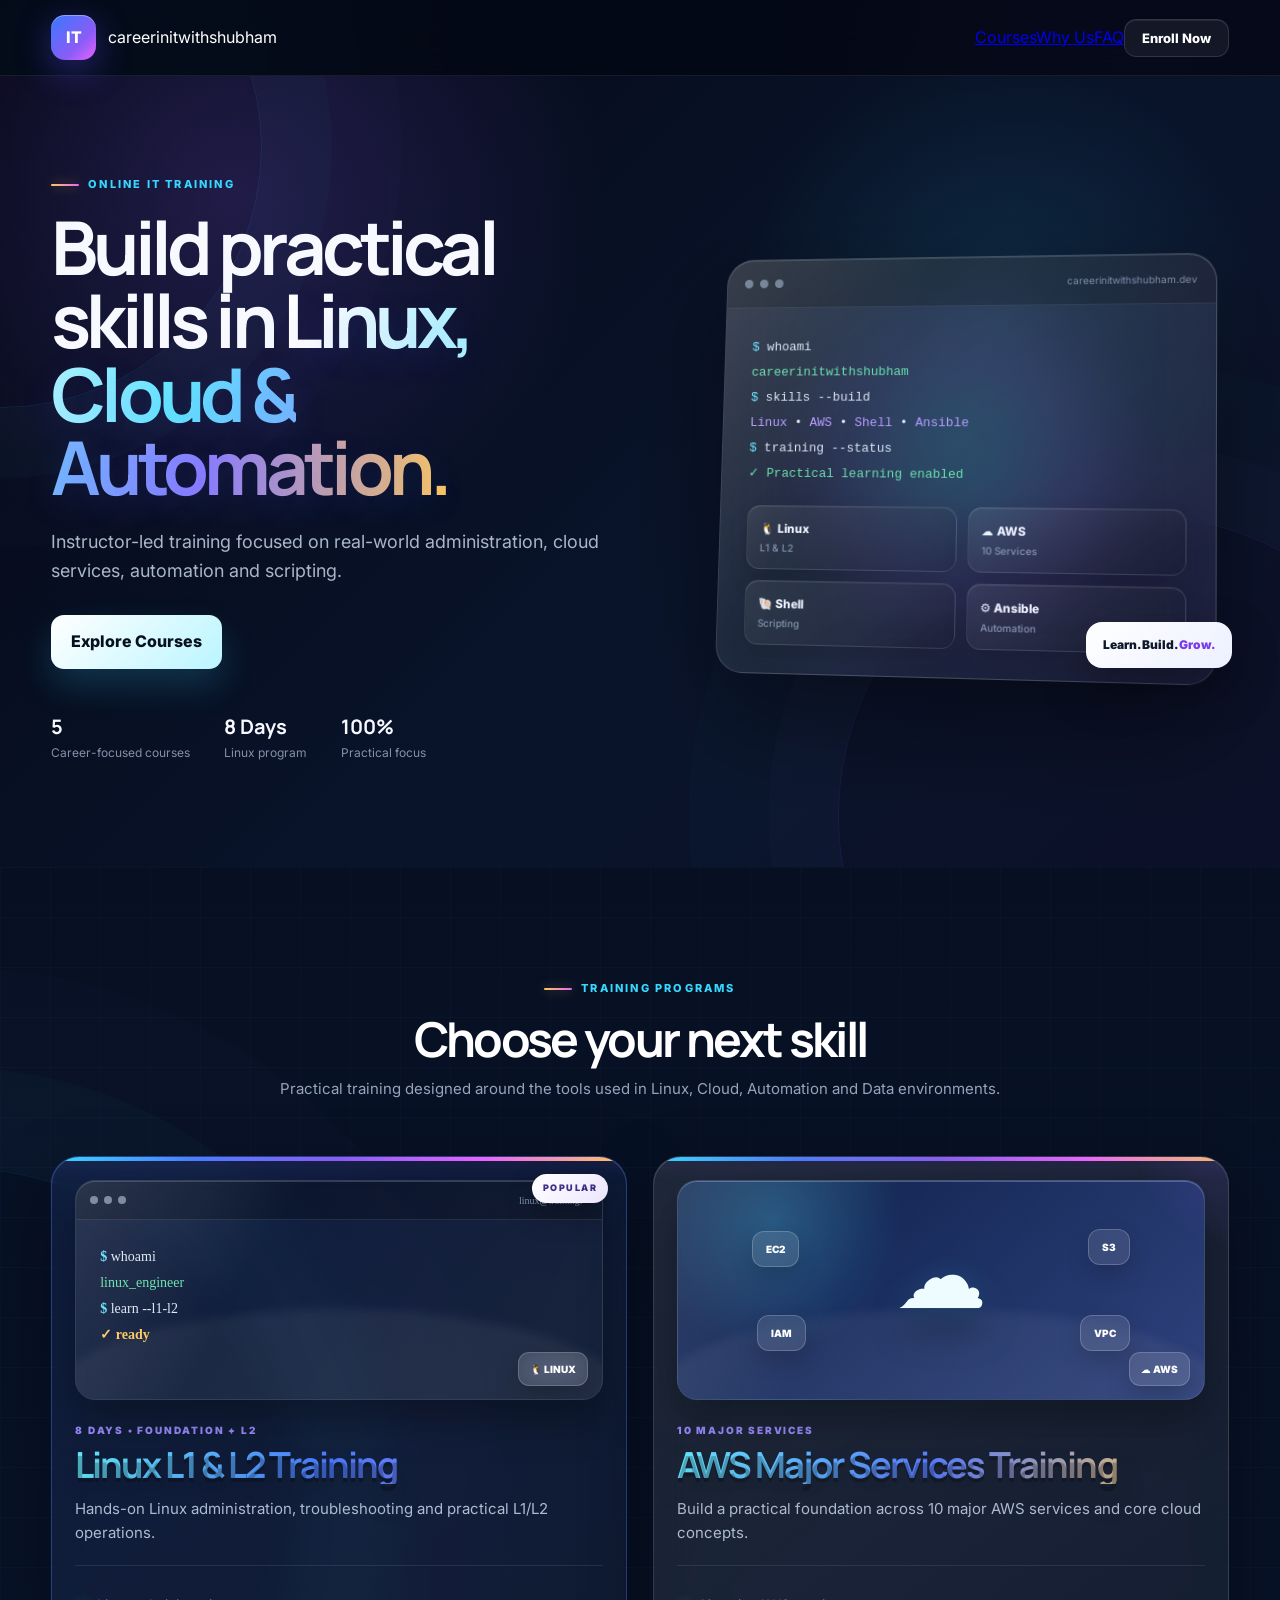
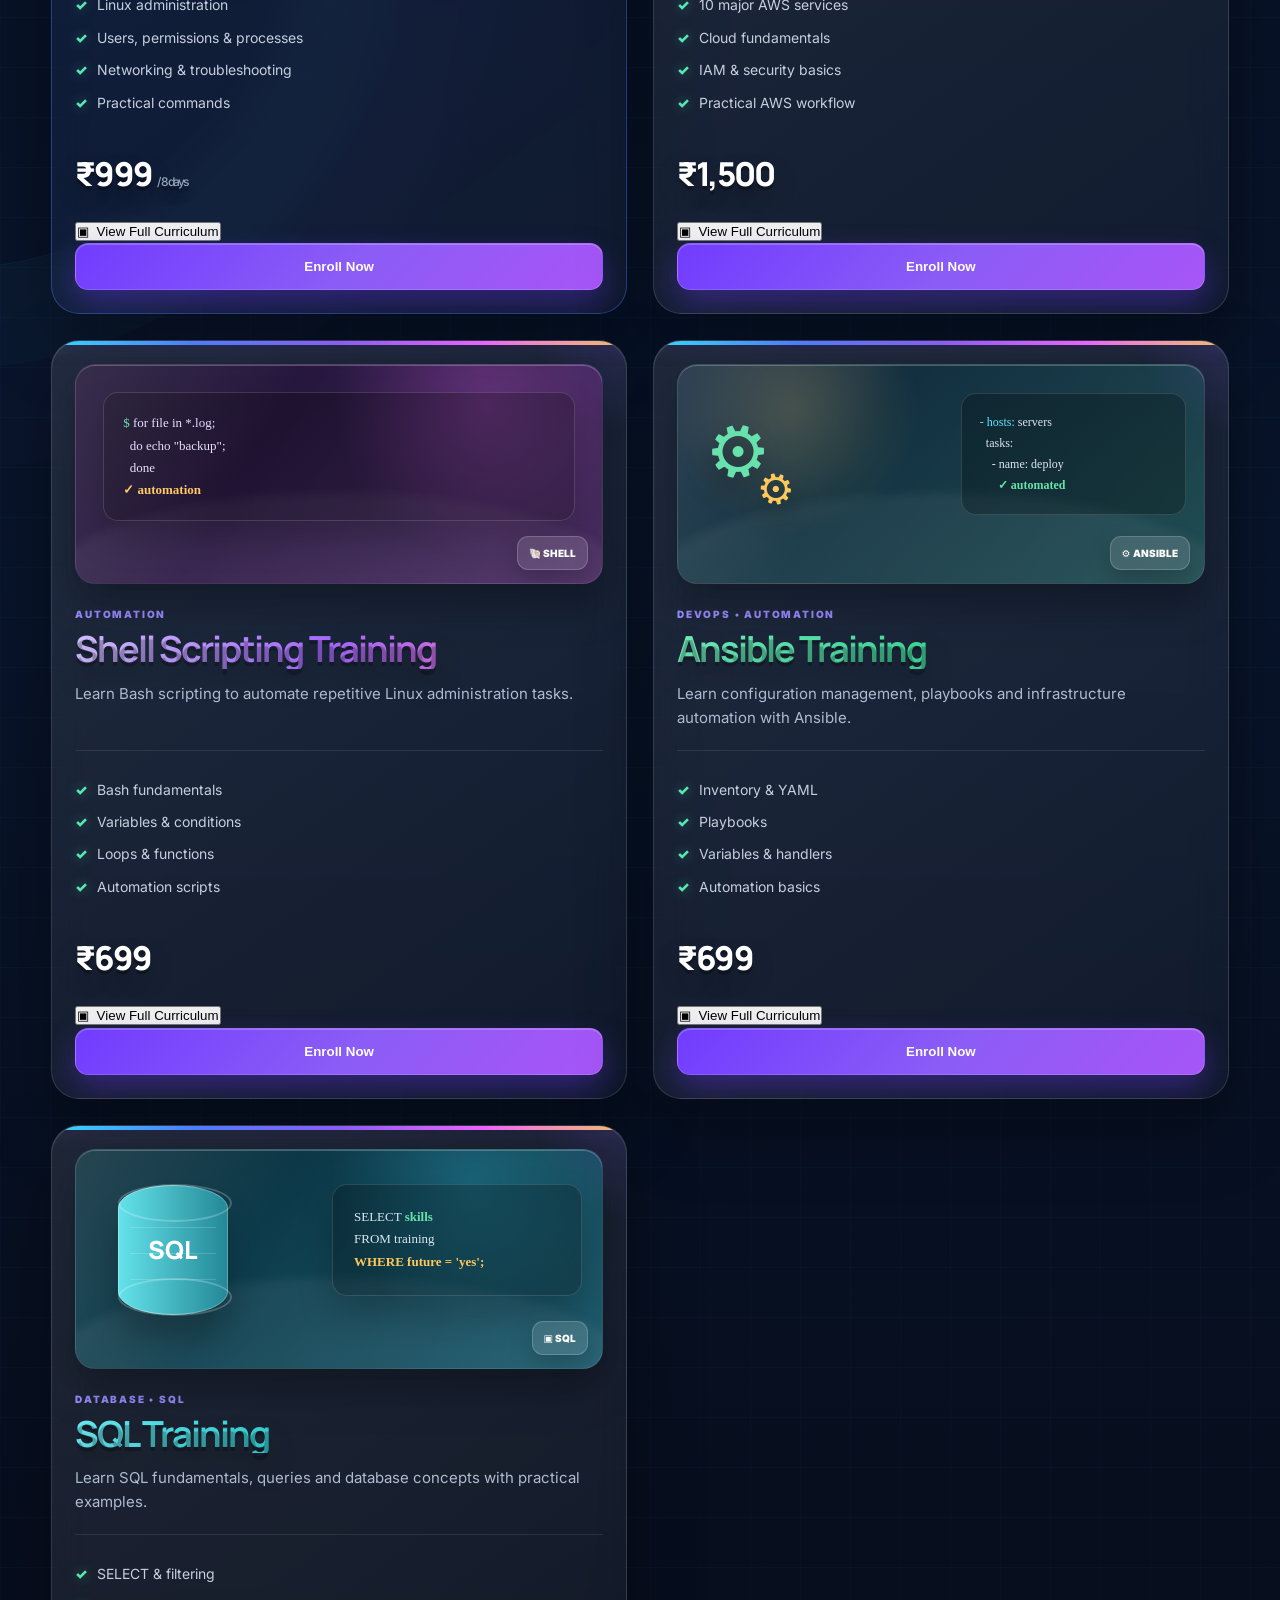
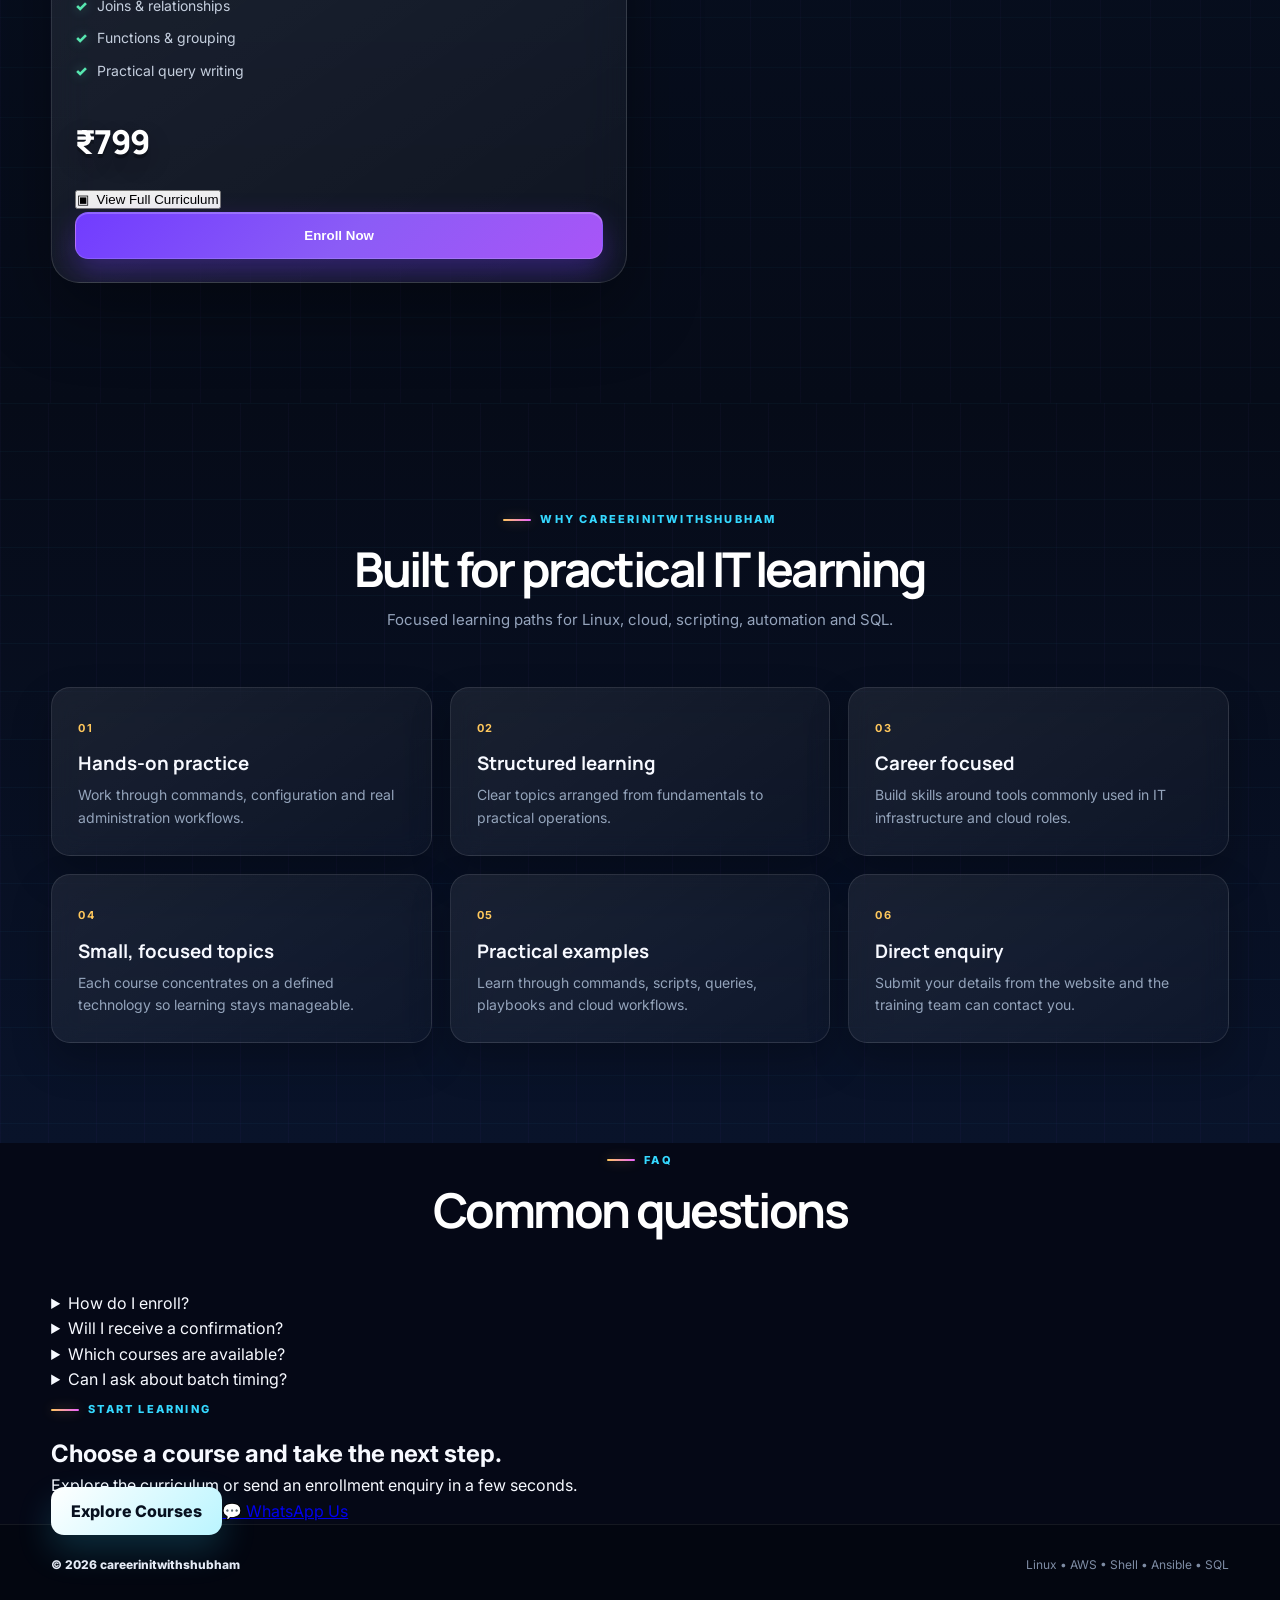
==== commit b2d9514f: "Update index.html" ====
--- a/index.html
+++ b/index.html
@@ -118,7 +118,7 @@
             <h3>Linux L1 & L2 Training</h3>
             <p>Hands-on Linux administration, troubleshooting and practical L1/L2 operations.</p>
             <ul><li>Linux administration</li><li>Users, permissions & processes</li><li>Networking & troubleshooting</li><li>Practical commands</li></ul>
-            <div class="course-bottom"><div class="price">₹800 <small>/ 8 days</small></div><div class="course-actions"><button class="curriculum-btn" data-curriculum="linux">▣ &nbsp;View Full Curriculum</button><button class="enroll-btn" data-course="Linux L1 & L2 Training" data-price="₹800 / 8 days">Enroll Now</button></div></div>
+            <div class="course-bottom"><div class="price">₹999 <small>/ 8 days</small></div><div class="course-actions"><button class="curriculum-btn" data-curriculum="linux">▣ &nbsp;View Full Curriculum</button><button class="enroll-btn" data-course="Linux L1 & L2 Training" data-price="₹800 / 8 days">Enroll Now</button></div></div>
           </article>
 
           <article class="course-card course-aws">
@@ -143,7 +143,7 @@
             <h3>Shell Scripting Training</h3>
             <p>Learn Bash scripting to automate repetitive Linux administration tasks.</p>
             <ul><li>Bash fundamentals</li><li>Variables & conditions</li><li>Loops & functions</li><li>Automation scripts</li></ul>
-            <div class="course-bottom"><div class="price">₹599</div><div class="course-actions"><button class="curriculum-btn" data-curriculum="shell">▣ &nbsp;View Full Curriculum</button><button class="enroll-btn" data-course="Shell Scripting Training" data-price="₹599">Enroll Now</button></div></div>
+            <div class="course-bottom"><div class="price">₹699</div><div class="course-actions"><button class="curriculum-btn" data-curriculum="shell">▣ &nbsp;View Full Curriculum</button><button class="enroll-btn" data-course="Shell Scripting Training" data-price="₹599">Enroll Now</button></div></div>
           </article>
 
           <article class="course-card course-ansible">
@@ -156,7 +156,7 @@
             <h3>Ansible Training</h3>
             <p>Learn configuration management, playbooks and infrastructure automation with Ansible.</p>
             <ul><li>Inventory & YAML</li><li>Playbooks</li><li>Variables & handlers</li><li>Automation basics</li></ul>
-            <div class="course-bottom"><div class="price">₹599</div><div class="course-actions"><button class="curriculum-btn" data-curriculum="ansible">▣ &nbsp;View Full Curriculum</button><button class="enroll-btn" data-course="Ansible Training" data-price="₹599">Enroll Now</button></div></div>
+            <div class="course-bottom"><div class="price">₹699</div><div class="course-actions"><button class="curriculum-btn" data-curriculum="ansible">▣ &nbsp;View Full Curriculum</button><button class="enroll-btn" data-course="Ansible Training" data-price="₹599">Enroll Now</button></div></div>
           </article>
 
           <article class="course-card course-sql">
@@ -260,10 +260,10 @@
 const curriculumEnroll = document.getElementById("curriculumEnroll");
 let selectedCurriculum = null;
 const curriculumData = {
-  linux: {title:"Linux L1 & L2 Training", course:"Linux L1 & L2 Training", price:"₹800 / 8 days", items:["Linux administration & filesystem","Users, groups & permissions","Processes, services & logs","Networking & troubleshooting","Storage, packages & practical commands","L1/L2 troubleshooting workflows"]},
+  linux: {title:"Linux L1 & L2 Training", course:"Linux L1 & L2 Training", price:"₹999 / 8 days", items:["Linux administration & filesystem","Users, groups & permissions","Processes, services & logs","Networking & troubleshooting","Storage, packages & practical commands","L1/L2 troubleshooting workflows"]},
   aws: {title:"AWS Major 10 Services Training", course:"AWS Major 10 Services Training", price:"₹1,500", items:["EC2","S3","IAM","VPC","RDS","CloudWatch","Lambda","Route 53","ELB","Auto Scaling"]},
-  shell: {title:"Shell Scripting Training", course:"Shell Scripting Training", price:"₹599", items:["Bash fundamentals","Variables, conditions & input","Loops & functions","Files, text processing & logs","Automation scripts","Practical Linux automation"]},
-  ansible: {title:"Ansible Training", course:"Ansible Training", price:"₹599", items:["Inventory & YAML","Playbooks & tasks","Variables, facts & handlers","Templates","Roles & reusable automation","Practical deployment workflow"]},
+  shell: {title:"Shell Scripting Training", course:"Shell Scripting Training", price:"₹699", items:["Bash fundamentals","Variables, conditions & input","Loops & functions","Files, text processing & logs","Automation scripts","Practical Linux automation"]},
+  ansible: {title:"Ansible Training", course:"Ansible Training", price:"₹699", items:["Inventory & YAML","Playbooks & tasks","Variables, facts & handlers","Templates","Roles & reusable automation","Practical deployment workflow"]},
   sql: {title:"SQL Training", course:"SQL Training", price:"₹799", items:["SELECT, filtering & sorting","Joins & relationships","Aggregate functions & GROUP BY","Subqueries & practical queries","Database concepts","Query writing practice"]}
 };
 
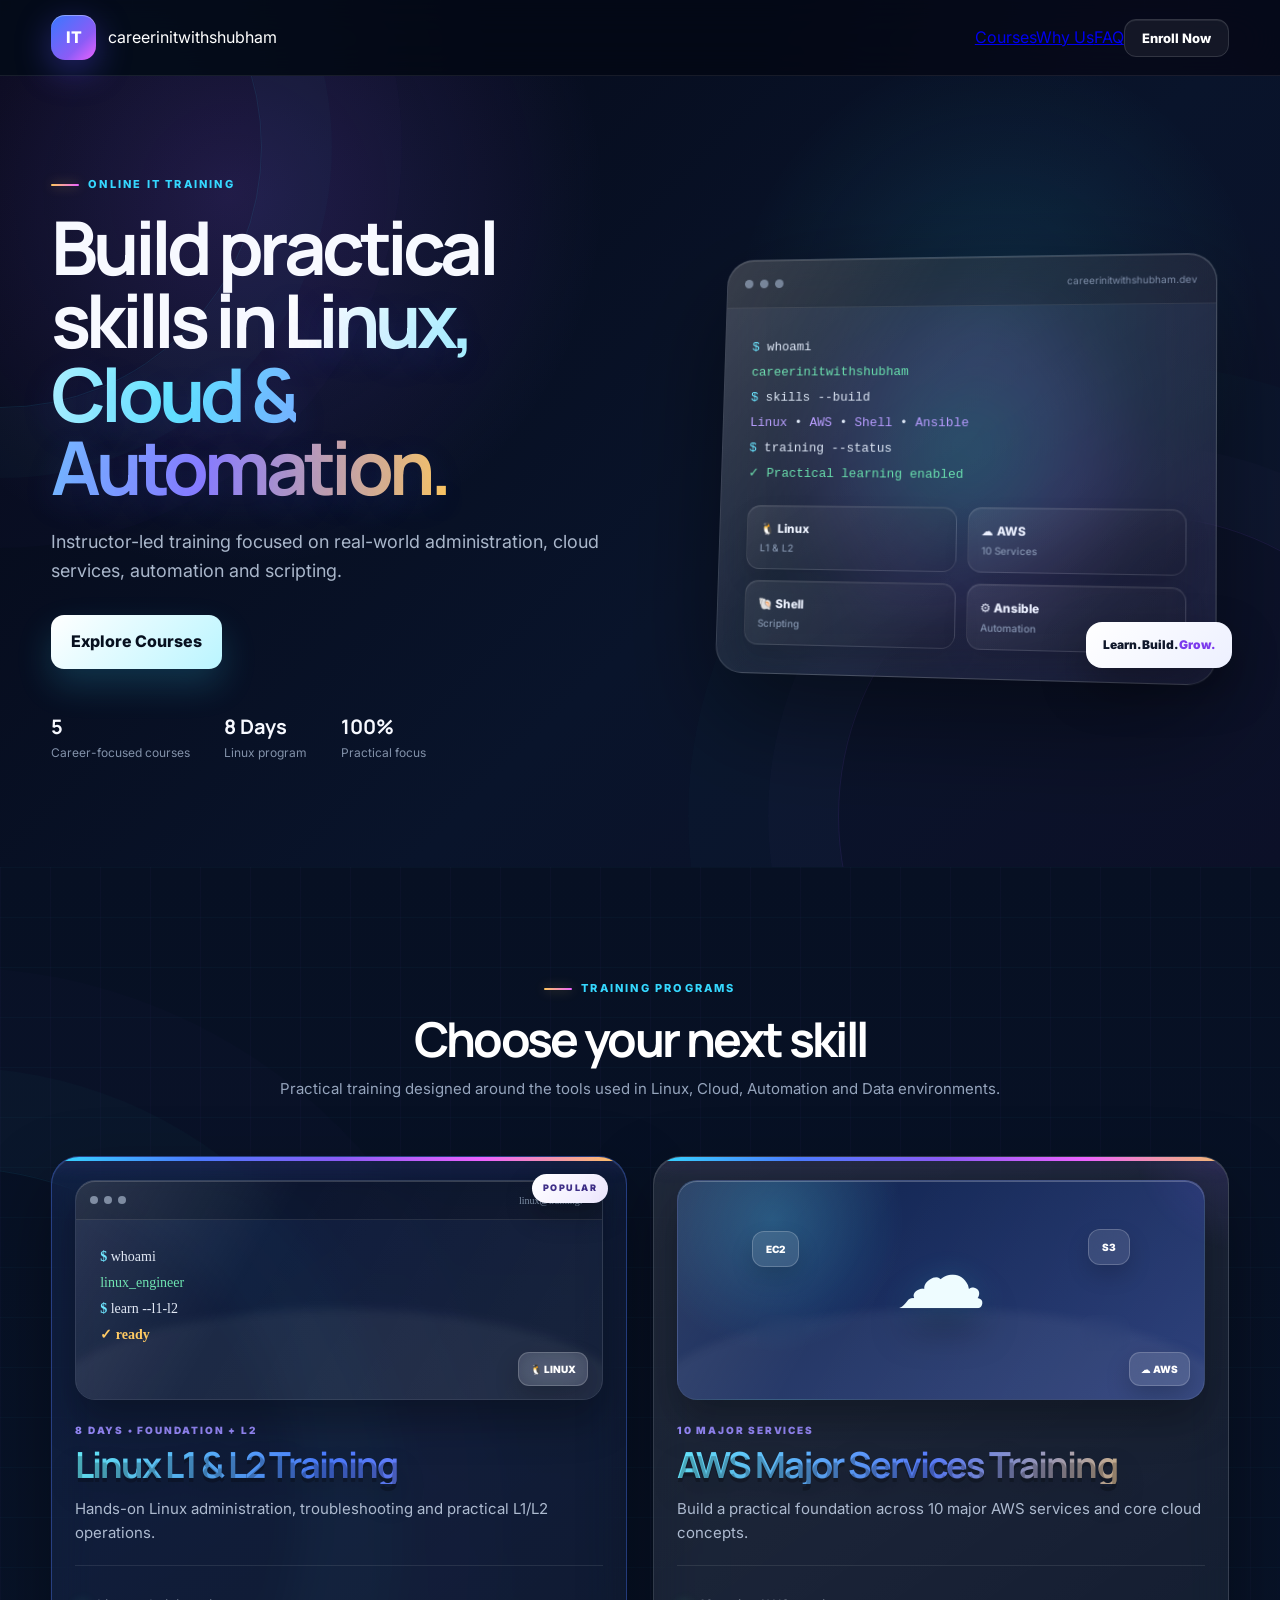
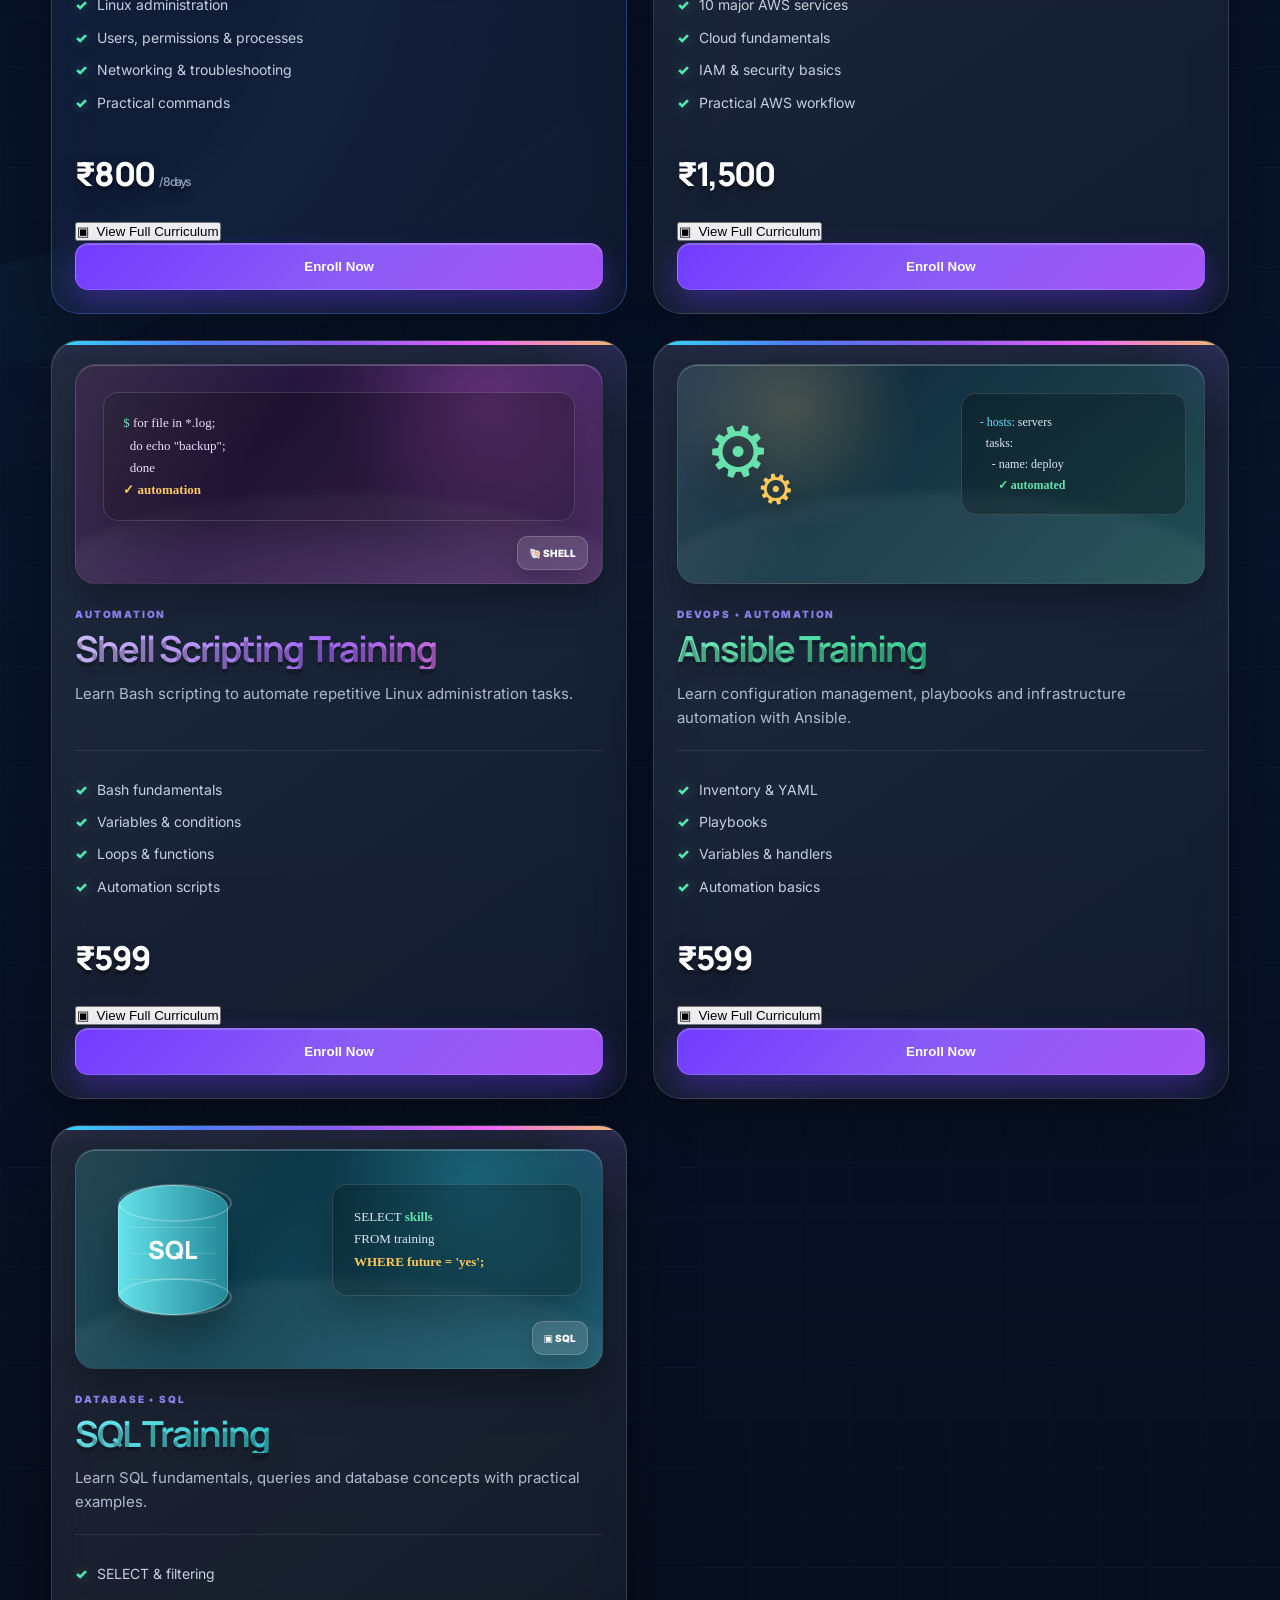
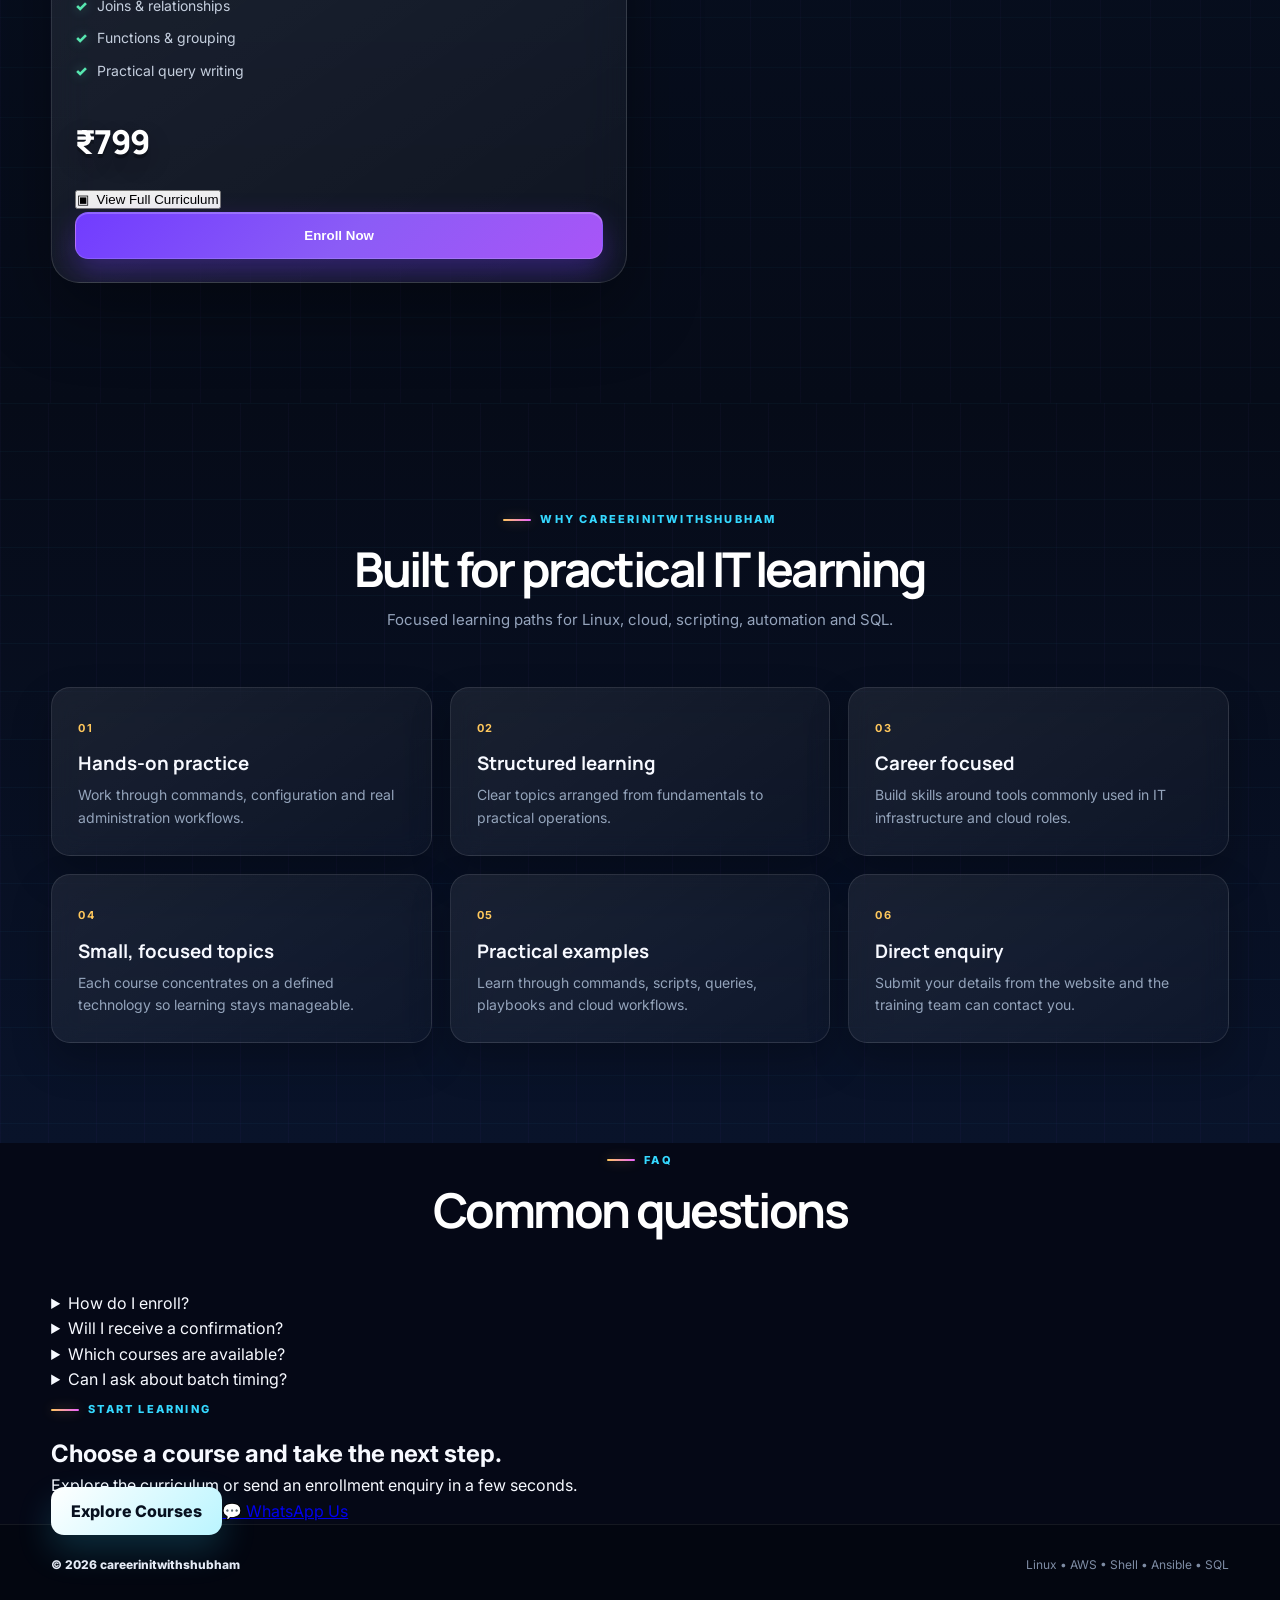
==== commit f1615036: "Add files via upload" ====
--- a/index.html
+++ b/index.html
@@ -118,7 +118,7 @@
             <h3>Linux L1 & L2 Training</h3>
             <p>Hands-on Linux administration, troubleshooting and practical L1/L2 operations.</p>
             <ul><li>Linux administration</li><li>Users, permissions & processes</li><li>Networking & troubleshooting</li><li>Practical commands</li></ul>
-            <div class="course-bottom"><div class="price">₹999 <small>/ 8 days</small></div><div class="course-actions"><button class="curriculum-btn" data-curriculum="linux">▣ &nbsp;View Full Curriculum</button><button class="enroll-btn" data-course="Linux L1 & L2 Training" data-price="₹800 / 8 days">Enroll Now</button></div></div>
+            <div class="course-bottom"><div class="price">₹800 <small>/ 8 days</small></div><div class="course-actions"><button class="curriculum-btn" data-curriculum="linux">▣ &nbsp;View Full Curriculum</button><button class="enroll-btn" data-course="Linux L1 & L2 Training" data-price="₹999 / 8 days">Enroll Now</button></div></div>
           </article>
 
           <article class="course-card course-aws">
@@ -143,7 +143,7 @@
             <h3>Shell Scripting Training</h3>
             <p>Learn Bash scripting to automate repetitive Linux administration tasks.</p>
             <ul><li>Bash fundamentals</li><li>Variables & conditions</li><li>Loops & functions</li><li>Automation scripts</li></ul>
-            <div class="course-bottom"><div class="price">₹699</div><div class="course-actions"><button class="curriculum-btn" data-curriculum="shell">▣ &nbsp;View Full Curriculum</button><button class="enroll-btn" data-course="Shell Scripting Training" data-price="₹599">Enroll Now</button></div></div>
+            <div class="course-bottom"><div class="price">₹599</div><div class="course-actions"><button class="curriculum-btn" data-curriculum="shell">▣ &nbsp;View Full Curriculum</button><button class="enroll-btn" data-course="Shell Scripting Training" data-price="₹599">Enroll Now</button></div></div>
           </article>
 
           <article class="course-card course-ansible">
@@ -156,7 +156,7 @@
             <h3>Ansible Training</h3>
             <p>Learn configuration management, playbooks and infrastructure automation with Ansible.</p>
             <ul><li>Inventory & YAML</li><li>Playbooks</li><li>Variables & handlers</li><li>Automation basics</li></ul>
-            <div class="course-bottom"><div class="price">₹699</div><div class="course-actions"><button class="curriculum-btn" data-curriculum="ansible">▣ &nbsp;View Full Curriculum</button><button class="enroll-btn" data-course="Ansible Training" data-price="₹599">Enroll Now</button></div></div>
+            <div class="course-bottom"><div class="price">₹599</div><div class="course-actions"><button class="curriculum-btn" data-curriculum="ansible">▣ &nbsp;View Full Curriculum</button><button class="enroll-btn" data-course="Ansible Training" data-price="₹699">Enroll Now</button></div></div>
           </article>
 
           <article class="course-card course-sql">
@@ -169,7 +169,7 @@
             <h3>SQL Training</h3>
             <p>Learn SQL fundamentals, queries and database concepts with practical examples.</p>
             <ul><li>SELECT & filtering</li><li>Joins & relationships</li><li>Functions & grouping</li><li>Practical query writing</li></ul>
-            <div class="course-bottom"><div class="price contact-price">₹799</div><div class="course-actions"><button class="curriculum-btn" data-curriculum="sql">▣ &nbsp;View Full Curriculum</button><button class="enroll-btn" data-course="SQL Training" data-price="₹799">Enroll Now</button></div></div>
+            <div class="course-bottom"><div class="price contact-price">₹799</div><div class="course-actions"><button class="curriculum-btn" data-curriculum="sql">▣ &nbsp;View Full Curriculum</button><button class="enroll-btn" data-course="SQL Training" data-price="₹899">Enroll Now</button></div></div>
           </article>
         </div>
       </div>
@@ -260,10 +260,10 @@
 const curriculumEnroll = document.getElementById("curriculumEnroll");
 let selectedCurriculum = null;
 const curriculumData = {
-  linux: {title:"Linux L1 & L2 Training", course:"Linux L1 & L2 Training", price:"₹999 / 8 days", items:["Linux administration & filesystem","Users, groups & permissions","Processes, services & logs","Networking & troubleshooting","Storage, packages & practical commands","L1/L2 troubleshooting workflows"]},
+  linux: {title:"Linux L1 & L2 Training", course:"Linux L1 & L2 Training", price:"₹800 / 8 days", items:["Linux administration & filesystem","Users, groups & permissions","Processes, services & logs","Networking & troubleshooting","Storage, packages & practical commands","L1/L2 troubleshooting workflows"]},
   aws: {title:"AWS Major 10 Services Training", course:"AWS Major 10 Services Training", price:"₹1,500", items:["EC2","S3","IAM","VPC","RDS","CloudWatch","Lambda","Route 53","ELB","Auto Scaling"]},
-  shell: {title:"Shell Scripting Training", course:"Shell Scripting Training", price:"₹699", items:["Bash fundamentals","Variables, conditions & input","Loops & functions","Files, text processing & logs","Automation scripts","Practical Linux automation"]},
-  ansible: {title:"Ansible Training", course:"Ansible Training", price:"₹699", items:["Inventory & YAML","Playbooks & tasks","Variables, facts & handlers","Templates","Roles & reusable automation","Practical deployment workflow"]},
+  shell: {title:"Shell Scripting Training", course:"Shell Scripting Training", price:"₹599", items:["Bash fundamentals","Variables, conditions & input","Loops & functions","Files, text processing & logs","Automation scripts","Practical Linux automation"]},
+  ansible: {title:"Ansible Training", course:"Ansible Training", price:"₹599", items:["Inventory & YAML","Playbooks & tasks","Variables, facts & handlers","Templates","Roles & reusable automation","Practical deployment workflow"]},
   sql: {title:"SQL Training", course:"SQL Training", price:"₹799", items:["SELECT, filtering & sorting","Joins & relationships","Aggregate functions & GROUP BY","Subqueries & practical queries","Database concepts","Query writing practice"]}
 };
 
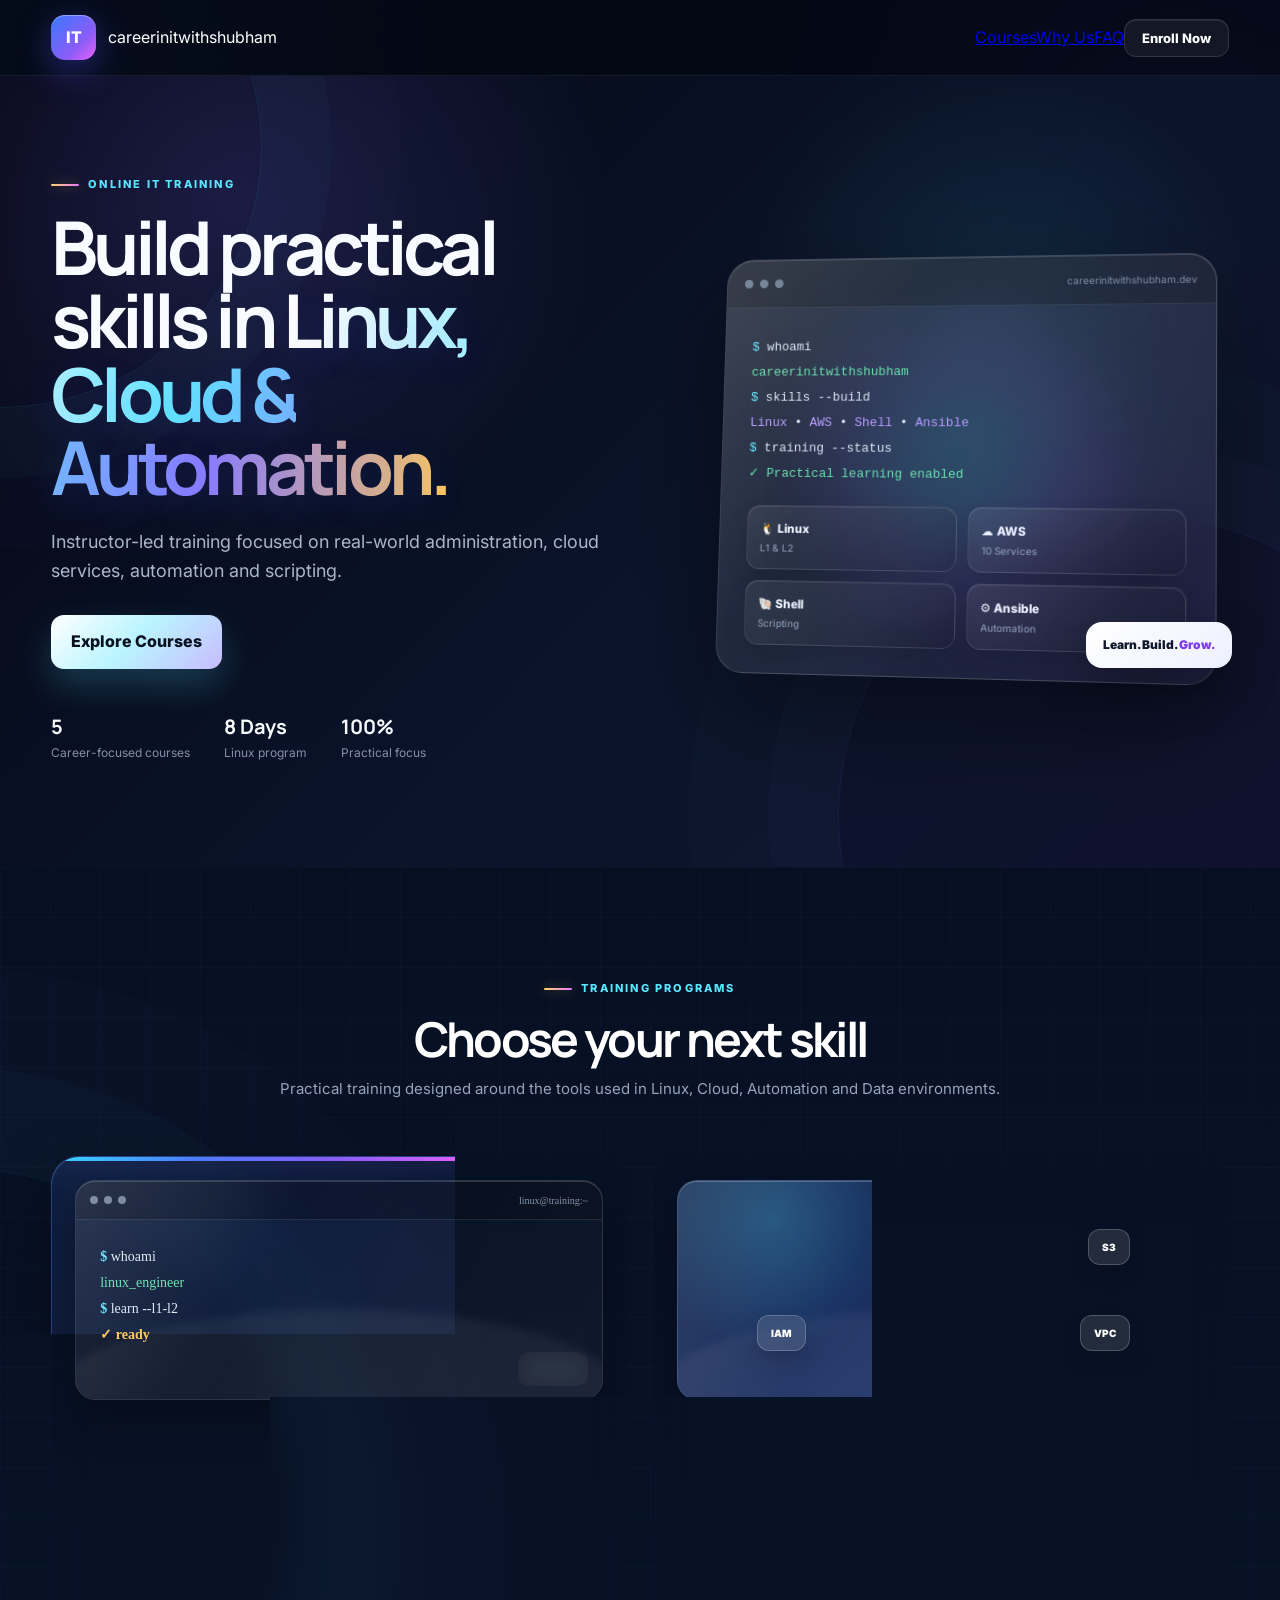
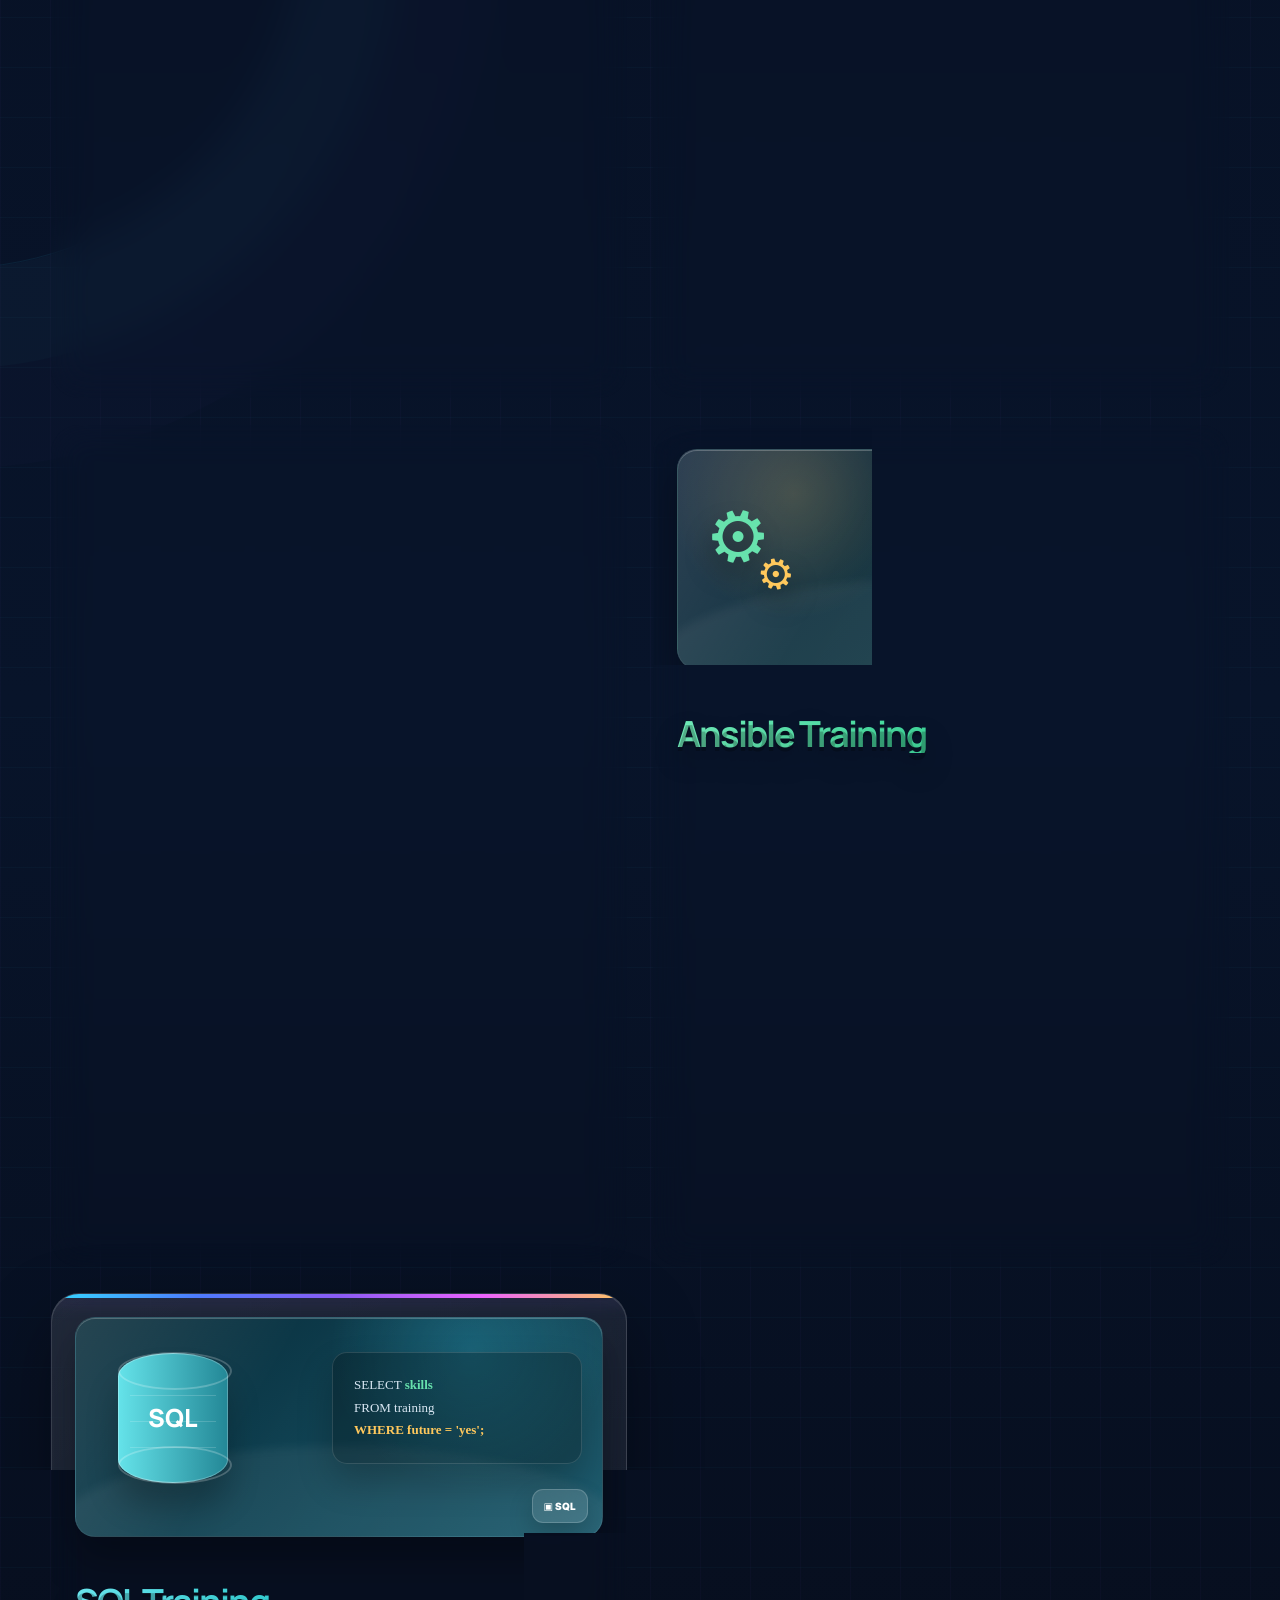
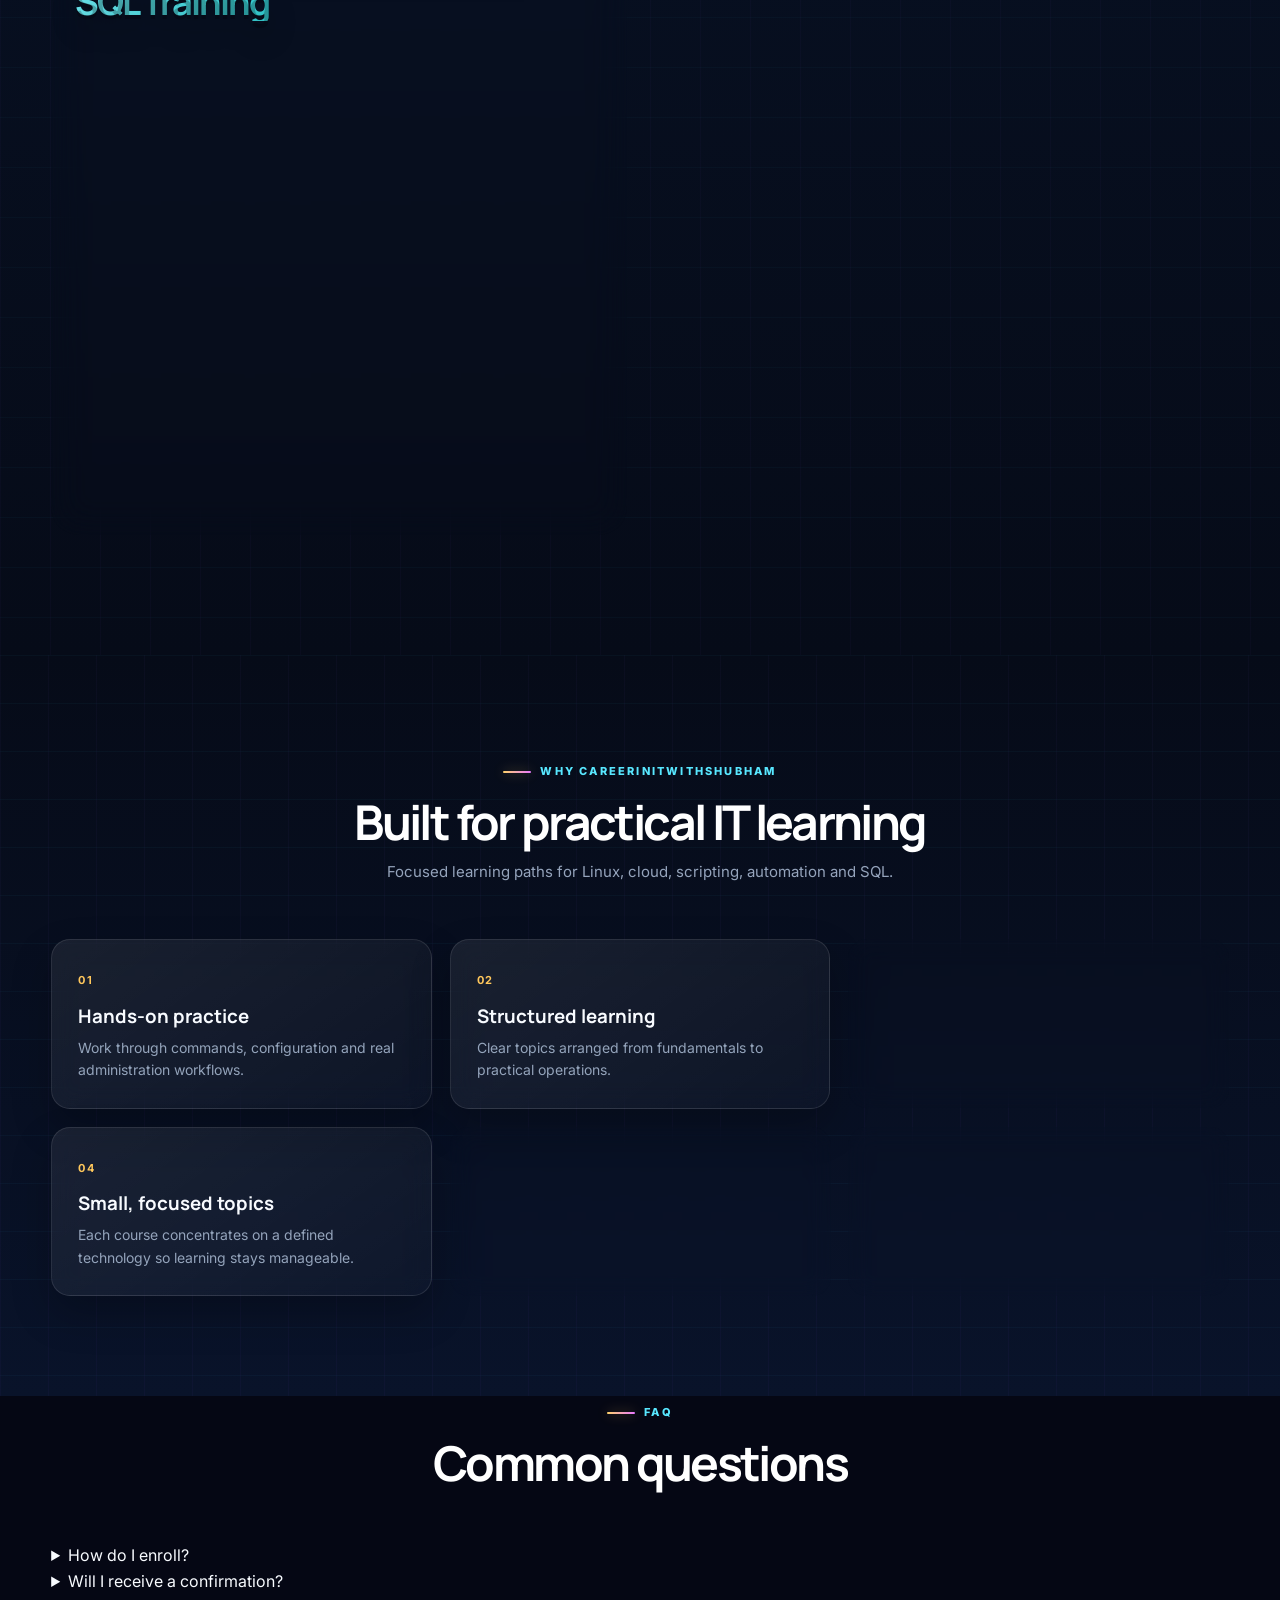
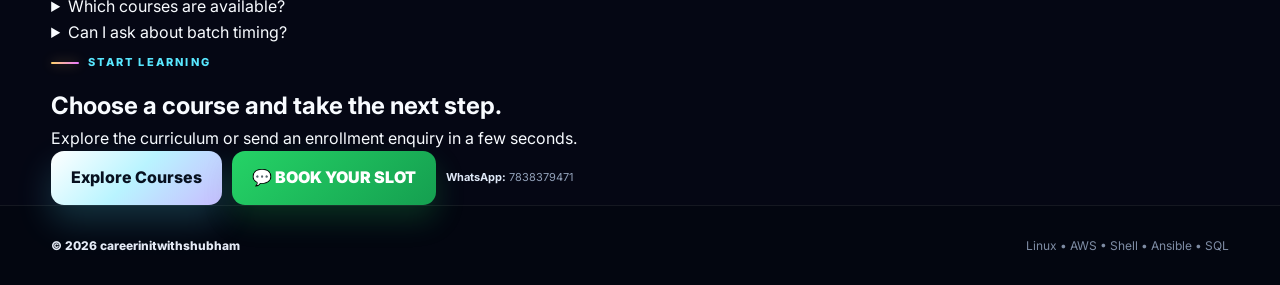
==== commit ae8b22c1: "Rename careerinitwithshubham_redesigned.html to index.html" ====
--- a/index.html
+++ b/index.html
@@ -10,26 +10,26 @@
 <style>
 @import url('https://fonts.googleapis.com/css2?family=Inter:wght@400;500;600;700;800&family=Manrope:wght@600;700;800&display=swap');
 :root{
-  --bg:#050816; --bg2:#091126; --panel:#0c1730; --panel2:#111d39;
-  --text:#f7f9ff; --muted:#9aa8c0; --cyan:#35d8ff; --blue:#4d7cff;
-  --purple:#8b5cf6; --pink:#ec63ff; --green:#54e6b0; --gold:#ffc85c;
+  --bg:#050714; --bg2:#0a1024; --panel:#0d1833; --panel2:#142142;
+  --text:#f8fbff; --muted:#9eabc2; --cyan:#58e7ff; --blue:#668cff;
+  --purple:#7c6cff; --pink:#e978ff; --green:#59e6b4; --gold:#ffd36a;
   --line:rgba(255,255,255,.11); --shadow:0 30px 80px rgba(0,0,0,.42);
 }
 *{box-sizing:border-box;margin:0;padding:0}
 html{scroll-behavior:smooth}
 body{font-family:Inter,system-ui,sans-serif;color:var(--text);background:var(--bg);line-height:1.6;overflow-x:hidden}
-body:before{content:"";position:fixed;inset:0;z-index:-3;background:radial-gradient(circle at 10% 10%,rgba(53,216,255,.12),transparent 25%),radial-gradient(circle at 90% 15%,rgba(139,92,246,.14),transparent 28%),radial-gradient(circle at 50% 90%,rgba(77,124,255,.10),transparent 30%),#050816}
+body:before{content:"";position:fixed;inset:0;z-index:-3;background:radial-gradient(circle at 8% 8%,rgba(88,231,255,.10),transparent 24%),radial-gradient(circle at 92% 18%,rgba(124,108,255,.15),transparent 30%),radial-gradient(circle at 50% 95%,rgba(82,115,255,.08),transparent 32%),#050714}
 body:after{content:"";position:fixed;inset:0;z-index:-2;opacity:.3;background-image:linear-gradient(rgba(92,130,200,.06) 1px,transparent 1px),linear-gradient(90deg,rgba(92,130,200,.06) 1px,transparent 1px);background-size:44px 44px;mask-image:linear-gradient(to bottom,black,transparent 95%)}
 .container{width:min(1180px,92%);margin:auto}
 /* NAV */
 .navbar{height:76px;position:sticky;top:0;z-index:100;background:rgba(4,9,22,.82);backdrop-filter:blur(22px);border-bottom:1px solid rgba(255,255,255,.08)}
 .nav-inner{height:100%;display:flex;align-items:center;justify-content:space-between}.brand{display:flex;align-items:center;gap:12px;text-decoration:none;color:#fff}.brand-mark{width:45px;height:45px;border-radius:14px;display:grid;place-items:center;font-weight:800;background:linear-gradient(135deg,#3978ff,#8b5cf6 65%,#ec63ff);box-shadow:0 10px 35px rgba(91,77,255,.4),inset 0 1px 0 rgba(255,255,255,.35)}.brand-text{font-family:Manrope;font-size:18px;font-weight:800;letter-spacing:-.04em}.nav-btn{padding:10px 17px;border-radius:12px;color:#fff;text-decoration:none;font-size:13px;font-weight:800;border:1px solid rgba(255,255,255,.13);background:rgba(255,255,255,.055);box-shadow:inset 0 1px 0 rgba(255,255,255,.08);transition:.25s}.nav-btn:hover{transform:translateY(-2px);border-color:rgba(139,92,246,.5);background:rgba(139,92,246,.13)}
 /* HERO */
-.hero{position:relative;overflow:hidden;padding:92px 0 105px;background:radial-gradient(circle at 78% 30%,rgba(53,216,255,.12),transparent 23%),radial-gradient(circle at 18% 15%,rgba(139,92,246,.20),transparent 30%),linear-gradient(135deg,#050816,#09142b 58%,#0c1028)}
+.hero{position:relative;overflow:hidden;padding:92px 0 105px;background:radial-gradient(circle at 78% 30%,rgba(88,231,255,.10),transparent 23%),radial-gradient(circle at 18% 15%,rgba(124,108,255,.18),transparent 30%),linear-gradient(135deg,#050714,#0a142b 58%,#10122d)}
 .hero:before{content:"";position:absolute;width:520px;height:520px;left:-260px;top:-190px;border:1px solid rgba(53,216,255,.10);border-radius:50%;box-shadow:0 0 0 70px rgba(53,216,255,.018),0 0 0 140px rgba(139,92,246,.014)}
 .hero:after{content:"";position:absolute;right:-160px;bottom:-250px;width:600px;height:600px;border:1px solid rgba(139,92,246,.12);border-radius:50%;box-shadow:0 0 0 70px rgba(139,92,246,.018),0 0 0 150px rgba(53,216,255,.012)}
 .hero-grid{display:grid;grid-template-columns:1fr .9fr;gap:55px;align-items:center;position:relative;z-index:2}.eyebrow{font-size:11px;letter-spacing:.2em;font-weight:800;color:var(--cyan);display:inline-flex;align-items:center;gap:9px;margin-bottom:16px}.eyebrow:before{content:"";width:28px;height:2px;background:linear-gradient(90deg,var(--gold),var(--pink));border-radius:4px;box-shadow:0 0 12px rgba(255,200,92,.45)}
-.hero h1{font-family:Manrope;font-size:clamp(44px,5.8vw,76px);line-height:.99;letter-spacing:-.065em;max-width:760px}.hero h1 .gradient{background:linear-gradient(100deg,#fff 5%,#64e7ff 38%,#8b7dff 70%,#ffc85c 100%);-webkit-background-clip:text;background-clip:text;color:transparent;text-shadow:0 10px 35px rgba(70,100,255,.15)}.hero-copy{font-size:18px;color:#a9b6ca;max-width:650px;margin:24px 0 30px}.hero-actions{display:flex;gap:12px;flex-wrap:wrap}.primary-btn,.secondary-btn{padding:14px 20px;border-radius:13px;text-decoration:none;font-weight:800;transition:.25s}.primary-btn{color:#07101f;background:linear-gradient(135deg,#fff,#baf5ff);box-shadow:0 16px 35px rgba(53,216,255,.18)}.primary-btn:hover{transform:translateY(-3px);box-shadow:0 20px 42px rgba(53,216,255,.28)}.secondary-btn{color:#fff;border:1px solid rgba(255,255,255,.14);background:rgba(255,255,255,.055);backdrop-filter:blur(10px)}.secondary-btn:hover{transform:translateY(-3px);border-color:rgba(139,92,246,.55);background:rgba(139,92,246,.12)}.trust-row{display:flex;gap:34px;margin-top:42px}.trust-row div{display:flex;flex-direction:column}.trust-row strong{font-family:Manrope;font-size:20px}.trust-row span{font-size:12px;color:#8291a9}
+.hero h1{font-family:Manrope;font-size:clamp(44px,5.8vw,76px);line-height:.99;letter-spacing:-.065em;max-width:760px}.hero h1 .gradient{background:linear-gradient(100deg,#fff 5%,#64e7ff 38%,#8b7dff 70%,#ffc85c 100%);-webkit-background-clip:text;background-clip:text;color:transparent;text-shadow:0 10px 35px rgba(70,100,255,.15)}.hero-copy{font-size:18px;color:#a9b6ca;max-width:650px;margin:24px 0 30px}.hero-actions{display:flex;gap:12px;flex-wrap:wrap}.primary-btn,.secondary-btn{padding:14px 20px;border-radius:13px;text-decoration:none;font-weight:800;transition:.25s}.primary-btn{color:#07101f;background:linear-gradient(135deg,#ffffff,#b9f4ff 48%,#c8bcff);box-shadow:0 16px 35px rgba(88,231,255,.20)}.primary-btn:hover{transform:translateY(-3px);box-shadow:0 20px 42px rgba(53,216,255,.28)}.secondary-btn{color:#fff;border:1px solid rgba(255,255,255,.14);background:rgba(255,255,255,.055);backdrop-filter:blur(10px)}.secondary-btn:hover{transform:translateY(-3px);border-color:rgba(139,92,246,.55);background:rgba(139,92,246,.12)}.trust-row{display:flex;gap:34px;margin-top:42px}.trust-row div{display:flex;flex-direction:column}.trust-row strong{font-family:Manrope;font-size:20px}.trust-row span{font-size:12px;color:#8291a9}
 /* HERO 3D */
 .visual-wrap{position:relative;min-height:455px;display:grid;place-items:center;perspective:1400px}.glow{position:absolute;width:380px;height:380px;border-radius:50%;background:radial-gradient(circle,rgba(53,216,255,.18),rgba(139,92,246,.12) 45%,transparent 70%);filter:blur(18px)}.device{width:min(500px,100%);border:1px solid rgba(255,255,255,.15);border-radius:28px;background:linear-gradient(145deg,rgba(255,255,255,.13),rgba(255,255,255,.035));backdrop-filter:blur(22px);box-shadow:0 40px 110px rgba(0,0,0,.45),inset 0 1px 0 rgba(255,255,255,.17);overflow:hidden;position:relative;z-index:2;transform:rotateX(5deg) rotateY(-8deg) rotateZ(1deg);transform-style:preserve-3d}.device:before{content:"";position:absolute;inset:0;background:linear-gradient(120deg,rgba(255,255,255,.10),transparent 32%,rgba(139,92,246,.06));pointer-events:none}.device-top{height:50px;padding:0 18px;display:flex;align-items:center;gap:7px;border-bottom:1px solid rgba(255,255,255,.09);background:rgba(0,0,0,.20)}.device-top i{width:9px;height:9px;border-radius:50%;background:#6c7b91}.device-top span{margin-left:auto;color:#7d8ea6;font-size:10px}.device-body{padding:28px}.code-line{font:13px/2 ui-monospace,SFMono-Regular,monospace;color:#dce6f5}.code-line .p{color:#62e4ff}.code-line .g{color:#68e0ad}.code-line .v{color:#b79cff}.skill-stack{display:grid;grid-template-columns:repeat(2,1fr);gap:11px;margin-top:19px}.skill{border:1px solid rgba(255,255,255,.11);background:linear-gradient(145deg,rgba(255,255,255,.08),rgba(0,0,0,.13));border-radius:14px;padding:13px;color:#eef4ff;font-weight:800;font-size:12px;box-shadow:inset 0 1px 0 rgba(255,255,255,.07),0 12px 25px rgba(0,0,0,.12)}.skill small{display:block;color:#8495ae;font-weight:500;margin-top:2px}.badge-float{position:absolute;z-index:4;right:-3px;bottom:25px;background:linear-gradient(135deg,#fff,#edf0ff);color:#10182b;border-radius:16px;padding:13px 17px;box-shadow:0 20px 45px rgba(0,0,0,.34);font-size:12px;font-weight:900}.badge-float span{color:#7c3aed}
 /* COURSES */
@@ -40,7 +40,7 @@
 .shell-3d{background:radial-gradient(circle at 78% 18%,rgba(236,99,255,.25),transparent 34%),linear-gradient(145deg,#1b1132,#45275f)}.shell-window{margin:27px;border-radius:15px;padding:19px;background:rgba(0,0,0,.25);border:1px solid rgba(255,255,255,.14);font:13px/1.7 ui-monospace;color:#e5dcff;box-shadow:0 18px 35px rgba(0,0,0,.24)}.shell-window span{color:#65e1ae}.shell-window b{color:#ffc85c}
 .ansible-3d{background:radial-gradient(circle at 22% 20%,rgba(255,200,92,.18),transparent 28%),linear-gradient(145deg,#10253b,#18474c)}.gear{position:absolute;color:#67e2ad;text-shadow:0 15px 25px rgba(0,0,0,.35)}.gear-a{font-size:72px;left:28px;top:28px;transform:rotate(17deg)}.gear-b{font-size:42px;left:79px;top:90px;transform:rotate(-12deg);color:#ffc85c}.playbook{position:absolute;right:18px;top:28px;width:225px;border-radius:15px;padding:18px;background:rgba(0,0,0,.25);border:1px solid rgba(255,255,255,.13);font:12px/1.75 ui-monospace;color:#dce6f3}.playbook span{color:#63e4ff}.playbook b{color:#67e2ad}
 .sql-3d{background:radial-gradient(circle at 75% 15%,rgba(53,216,255,.20),transparent 32%),linear-gradient(145deg,#082b39,#16576a)}.db-cylinder{position:absolute;left:42px;top:35px;width:110px;height:130px;border-radius:50%/18%;background:linear-gradient(90deg,#65e3ea,#238796);box-shadow:inset 0 0 0 1px rgba(255,255,255,.25),0 25px 32px rgba(0,0,0,.24);display:grid;place-items:center;color:#fff;font-family:Manrope;font-weight:800;font-size:25px}.db-cylinder:before,.db-cylinder:after{content:"";position:absolute;left:0;width:100%;height:34px;border:2px solid rgba(255,255,255,.22);border-radius:50%}.db-cylinder:before{top:-1px}.db-cylinder:after{bottom:-1px}.db-cylinder i{position:absolute;left:12px;right:12px;height:1px;background:rgba(255,255,255,.16)}.db-cylinder i:nth-of-type(1){top:42px}.db-cylinder i:nth-of-type(2){top:68px}.db-cylinder i:nth-of-type(3){top:94px}.query-card{position:absolute;right:20px;top:34px;width:250px;border-radius:15px;padding:21px;background:rgba(0,0,0,.24);border:1px solid rgba(255,255,255,.13);font:13px/1.75 ui-monospace;color:#d9e7f3;box-shadow:0 18px 35px rgba(0,0,0,.22)}.query-card b{color:#67e2ad}.query-card strong{color:#ffc85c}
-.course-tag{font-size:10px;letter-spacing:.18em;font-weight:900;color:#9a8cff;text-transform:uppercase}.course-card h3{font-family:Manrope;font-size:clamp(27px,3vw,36px);line-height:1.06;letter-spacing:-.055em;margin:8px 0 13px;transform:translateZ(18px);text-shadow:0 4px 0 rgba(0,0,0,.24),0 13px 28px rgba(0,0,0,.28)}.course-linux h3{background:linear-gradient(100deg,#65e9f7,#4d7cff 48%,#a98cff);-webkit-background-clip:text;color:transparent}.course-aws h3{background:linear-gradient(100deg,#67eaff,#5b7fff 48%,#ffc85c);-webkit-background-clip:text;color:transparent}.course-shell h3{background:linear-gradient(100deg,#d2c0ff,#a86cff 48%,#ff72bd);-webkit-background-clip:text;color:transparent}.course-ansible h3{background:linear-gradient(100deg,#72edbb,#3fd79a 50%,#ffc85c);-webkit-background-clip:text;color:transparent}.course-sql h3{background:linear-gradient(100deg,#6deaf2,#22c6c9 50%,#6f91ff);-webkit-background-clip:text;color:transparent}.course-card p{font-size:15px;color:#aebbd0;min-height:48px}.course-card ul{list-style:none;border-top:1px solid rgba(255,255,255,.09);padding-top:18px;margin:20px 0 24px}.course-card li{font-size:14px;color:#c5cfde;margin:10px 0}.course-card li:before{content:"✓";color:#57e7b0;font-weight:900;margin-right:10px;text-shadow:0 0 12px rgba(87,231,176,.45)}.course-bottom{margin-top:auto}.price{font-family:Manrope;font-size:33px;font-weight:800;letter-spacing:-.055em;margin-bottom:17px;color:#fff;text-shadow:0 4px 0 rgba(0,0,0,.25),0 10px 25px rgba(0,0,0,.22)}.price small{font-family:Inter;font-size:12px;color:#96a5bb;font-weight:500}.contact-price{font-size:33px}.enroll-btn{width:100%;padding:15px;border-radius:13px;border:1px solid rgba(255,255,255,.16);background:linear-gradient(135deg,#713cff,#8b5cf6 52%,#a855f7)!important;color:#fff!important;font-weight:900;cursor:pointer;transition:.25s;box-shadow:0 14px 30px rgba(113,60,255,.34),inset 0 1px 0 rgba(255,255,255,.22)}.enroll-btn:hover{transform:translateY(-3px);box-shadow:0 18px 38px rgba(113,60,255,.45),inset 0 1px 0 rgba(255,255,255,.28)}
+.course-tag{font-size:10px;letter-spacing:.18em;font-weight:900;color:#9a8cff;text-transform:uppercase}.course-card h3{font-family:Manrope;font-size:clamp(27px,3vw,36px);line-height:1.06;letter-spacing:-.055em;margin:8px 0 13px;transform:translateZ(18px);text-shadow:0 4px 0 rgba(0,0,0,.24),0 13px 28px rgba(0,0,0,.28)}.course-linux h3{background:linear-gradient(100deg,#65e9f7,#4d7cff 48%,#a98cff);-webkit-background-clip:text;color:transparent}.course-aws h3{background:linear-gradient(100deg,#67eaff,#5b7fff 48%,#ffc85c);-webkit-background-clip:text;color:transparent}.course-shell h3{background:linear-gradient(100deg,#d2c0ff,#a86cff 48%,#ff72bd);-webkit-background-clip:text;color:transparent}.course-ansible h3{background:linear-gradient(100deg,#72edbb,#3fd79a 50%,#ffc85c);-webkit-background-clip:text;color:transparent}.course-sql h3{background:linear-gradient(100deg,#6deaf2,#22c6c9 50%,#6f91ff);-webkit-background-clip:text;color:transparent}.course-card p{font-size:15px;color:#aebbd0;min-height:48px}.course-card ul{list-style:none;border-top:1px solid rgba(255,255,255,.09);padding-top:18px;margin:20px 0 24px}.course-card li{font-size:14px;color:#c5cfde;margin:10px 0}.course-card li:before{content:"✓";color:#57e7b0;font-weight:900;margin-right:10px;text-shadow:0 0 12px rgba(87,231,176,.45)}.course-bottom{margin-top:auto}.price{font-family:Manrope;font-size:33px;font-weight:800;letter-spacing:-.055em;margin-bottom:17px;color:#fff;text-shadow:0 4px 0 rgba(0,0,0,.25),0 10px 25px rgba(0,0,0,.22)}.price small{font-family:Inter;font-size:12px;color:#96a5bb;font-weight:500}.contact-price{font-size:33px}.enroll-btn{width:100%;padding:15px;border-radius:13px;border:1px solid rgba(255,255,255,.16);background:linear-gradient(135deg,#586fff,#7867ff 52%,#a05cff)!important;color:#fff!important;font-weight:900;cursor:pointer;transition:.25s;box-shadow:0 14px 30px rgba(113,60,255,.34),inset 0 1px 0 rgba(255,255,255,.22)}.enroll-btn:hover{transform:translateY(-3px);box-shadow:0 18px 38px rgba(113,60,255,.45),inset 0 1px 0 rgba(255,255,255,.28)}
 /* WHY */
 .section.light{position:relative;padding:100px 0;background:linear-gradient(180deg,#060b18,#09132a);overflow:hidden}.section.light:before{content:"";position:absolute;inset:0;background-image:linear-gradient(rgba(53,216,255,.035) 1px,transparent 1px),linear-gradient(90deg,rgba(139,92,246,.035) 1px,transparent 1px);background-size:48px 48px}.section.light .container{position:relative;z-index:1}.section.light .section-heading h2{color:#fff}.section.light .benefits{display:grid;grid-template-columns:repeat(3,1fr);gap:18px}.benefits>div{padding:26px;border:1px solid rgba(255,255,255,.11);background:linear-gradient(145deg,rgba(255,255,255,.075),rgba(255,255,255,.025));border-radius:19px;backdrop-filter:blur(12px);box-shadow:0 18px 40px rgba(0,0,0,.24);transition:.25s}.benefits>div:hover{transform:translateY(-6px);border-color:rgba(139,92,246,.35)}.benefits b{font-size:11px;color:#ffc85c;letter-spacing:.13em}.benefits h3{font-family:Manrope;margin:10px 0 5px}.benefits p{font-size:14px;color:#94a4bb}
 /* MODAL */
@@ -49,6 +49,21 @@
 @media(max-width:920px){.hero-grid{grid-template-columns:1fr}.visual-wrap{min-height:400px}.course-grid{grid-template-columns:1fr 1fr}}
 @media(max-width:700px){.navbar{height:70px}.brand-text{font-size:15px}.nav-btn{display:none}.hero{padding:65px 0 75px}.hero-grid{gap:42px}.hero h1{font-size:43px}.hero-copy{font-size:16px}.visual-wrap{min-height:350px}.device{transform:none}.courses-section{padding:75px 0 90px}.course-grid{grid-template-columns:1fr;gap:22px}.course-card{min-height:0;padding:20px}.course-visual{height:200px}.course-card h3{font-size:31px}.section.light{padding:75px 0}.section.light .benefits{grid-template-columns:1fr}.trust-row{gap:18px}.trust-row strong{font-size:18px}.trust-row span{font-size:11px}}
 @media(max-width:480px){.container{width:min(100% - 28px,1180px)}.brand-mark{width:43px;height:43px}.brand-text{font-size:14px}.hero h1{font-size:39px}.hero-copy{font-size:15px}.trust-row{display:grid;grid-template-columns:1fr 1fr}.device-body{padding:20px}.skill-stack{gap:8px}.skill{padding:11px 10px}.badge-float{right:0;bottom:12px}.course-card{border-radius:24px}.course-visual{height:185px}.mini-code{padding:20px;font-size:13px}.cloud-shape{font-size:76px}.query-card{width:210px;right:12px}.db-cylinder{left:24px;width:95px}.playbook{right:10px;width:195px}.shell-window{margin:22px;padding:16px}.modal-box{padding:27px 22px}.modal-head h2{font-size:28px}.footer-inner{flex-direction:column}}
+
+/* BOOK YOUR SLOT */
+.booking-strip{margin-top:18px;display:flex;align-items:center;gap:12px;flex-wrap:wrap}
+.book-slot-btn{display:inline-flex;align-items:center;justify-content:center;gap:8px;padding:13px 18px;border-radius:13px;text-decoration:none;font-size:13px;font-weight:900;color:#fff;background:linear-gradient(135deg,#25d366,#18a957);border:1px solid rgba(255,255,255,.18);box-shadow:0 12px 28px rgba(37,211,102,.22),inset 0 1px 0 rgba(255,255,255,.24);transition:.25s}
+.book-slot-btn:hover{transform:translateY(-3px);box-shadow:0 17px 35px rgba(37,211,102,.32)}
+.booking-note{font-size:11px;color:#91a0b8}
+.booking-note strong{color:#dfe8f7}
+.course-actions{display:grid;grid-template-columns:1fr;gap:9px}
+.curriculum-btn{width:100%;padding:13px;border-radius:12px;border:1px solid rgba(255,255,255,.12);background:rgba(255,255,255,.055);color:#dce6f5;font-weight:800;cursor:pointer;transition:.25s}
+.curriculum-btn:hover{background:rgba(124,108,255,.14);border-color:rgba(124,108,255,.42);transform:translateY(-2px)}
+.cta-actions{display:flex;gap:10px;align-items:center;flex-wrap:wrap}
+.whatsapp-btn{display:inline-flex;align-items:center;justify-content:center;padding:14px 20px;border-radius:13px;text-decoration:none;font-weight:900;color:#fff;background:linear-gradient(135deg,#25d366,#159f50);box-shadow:0 14px 30px rgba(37,211,102,.20);transition:.25s}
+.whatsapp-btn:hover{transform:translateY(-3px);box-shadow:0 18px 38px rgba(37,211,102,.30)}
+@media(max-width:700px){.booking-strip{align-items:stretch;flex-direction:column}.book-slot-btn{width:100%}.booking-note{text-align:center}.course-actions{gap:8px}}
+
 </style>
 </head>
 <body>
@@ -118,7 +133,7 @@
             <h3>Linux L1 & L2 Training</h3>
             <p>Hands-on Linux administration, troubleshooting and practical L1/L2 operations.</p>
             <ul><li>Linux administration</li><li>Users, permissions & processes</li><li>Networking & troubleshooting</li><li>Practical commands</li></ul>
-            <div class="course-bottom"><div class="price">₹800 <small>/ 8 days</small></div><div class="course-actions"><button class="curriculum-btn" data-curriculum="linux">▣ &nbsp;View Full Curriculum</button><button class="enroll-btn" data-course="Linux L1 & L2 Training" data-price="₹999 / 8 days">Enroll Now</button></div></div>
+            <div class="course-bottom"><div class="price">₹999 <small>/ 8 days</small></div><div class="course-actions"><button class="curriculum-btn" data-curriculum="linux">▣ &nbsp;View Full Curriculum</button><button class="enroll-btn" data-course="Linux L1 & L2 Training" data-price="₹800 / 8 days">Enroll Now</button><a class="book-slot-btn" href="https://wa.me/917838379471?text=Hi%20Shubham%2C%20I%20want%20to%20book%20a%20slot%20for%20Linux%20L1%20&%20L2%20Training." target="_blank" rel="noopener">💬 BOOK YOUR SLOT</a></div></div>
           </article>
 
           <article class="course-card course-aws">
@@ -131,7 +146,7 @@
             <h3>AWS Major Services Training</h3>
             <p>Build a practical foundation across 10 major AWS services and core cloud concepts.</p>
             <ul><li>10 major AWS services</li><li>Cloud fundamentals</li><li>IAM & security basics</li><li>Practical AWS workflow</li></ul>
-            <div class="course-bottom"><div class="price">₹1,500</div><div class="course-actions"><button class="curriculum-btn" data-curriculum="aws">▣ &nbsp;View Full Curriculum</button><button class="enroll-btn" data-course="AWS Major 10 Services Training" data-price="₹1,500">Enroll Now</button></div></div>
+            <div class="course-bottom"><div class="price">₹1,500</div><div class="course-actions"><button class="curriculum-btn" data-curriculum="aws">▣ &nbsp;View Full Curriculum</button><button class="enroll-btn" data-course="AWS Major 10 Services Training" data-price="₹1,500">Enroll Now</button><a class="book-slot-btn" href="https://wa.me/917838379471?text=Hi%20Shubham%2C%20I%20want%20to%20book%20a%20slot%20for%20AWS%20Major%2010%20Services%20Training." target="_blank" rel="noopener">💬 BOOK YOUR SLOT</a></div></div>
           </article>
 
           <article class="course-card course-shell">
@@ -143,7 +158,7 @@
             <h3>Shell Scripting Training</h3>
             <p>Learn Bash scripting to automate repetitive Linux administration tasks.</p>
             <ul><li>Bash fundamentals</li><li>Variables & conditions</li><li>Loops & functions</li><li>Automation scripts</li></ul>
-            <div class="course-bottom"><div class="price">₹599</div><div class="course-actions"><button class="curriculum-btn" data-curriculum="shell">▣ &nbsp;View Full Curriculum</button><button class="enroll-btn" data-course="Shell Scripting Training" data-price="₹599">Enroll Now</button></div></div>
+            <div class="course-bottom"><div class="price">₹699</div><div class="course-actions"><button class="curriculum-btn" data-curriculum="shell">▣ &nbsp;View Full Curriculum</button><button class="enroll-btn" data-course="Shell Scripting Training" data-price="₹599">Enroll Now</button><a class="book-slot-btn" href="https://wa.me/917838379471?text=Hi%20Shubham%2C%20I%20want%20to%20book%20a%20slot%20for%20Shell%20Scripting%20Training." target="_blank" rel="noopener">💬 BOOK YOUR SLOT</a></div></div>
           </article>
 
           <article class="course-card course-ansible">
@@ -156,7 +171,7 @@
             <h3>Ansible Training</h3>
             <p>Learn configuration management, playbooks and infrastructure automation with Ansible.</p>
             <ul><li>Inventory & YAML</li><li>Playbooks</li><li>Variables & handlers</li><li>Automation basics</li></ul>
-            <div class="course-bottom"><div class="price">₹599</div><div class="course-actions"><button class="curriculum-btn" data-curriculum="ansible">▣ &nbsp;View Full Curriculum</button><button class="enroll-btn" data-course="Ansible Training" data-price="₹699">Enroll Now</button></div></div>
+            <div class="course-bottom"><div class="price">₹699</div><div class="course-actions"><button class="curriculum-btn" data-curriculum="ansible">▣ &nbsp;View Full Curriculum</button><button class="enroll-btn" data-course="Ansible Training" data-price="₹599">Enroll Now</button><a class="book-slot-btn" href="https://wa.me/917838379471?text=Hi%20Shubham%2C%20I%20want%20to%20book%20a%20slot%20for%20Ansible%20Training." target="_blank" rel="noopener">💬 BOOK YOUR SLOT</a></div></div>
           </article>
 
           <article class="course-card course-sql">
@@ -169,7 +184,7 @@
             <h3>SQL Training</h3>
             <p>Learn SQL fundamentals, queries and database concepts with practical examples.</p>
             <ul><li>SELECT & filtering</li><li>Joins & relationships</li><li>Functions & grouping</li><li>Practical query writing</li></ul>
-            <div class="course-bottom"><div class="price contact-price">₹799</div><div class="course-actions"><button class="curriculum-btn" data-curriculum="sql">▣ &nbsp;View Full Curriculum</button><button class="enroll-btn" data-course="SQL Training" data-price="₹899">Enroll Now</button></div></div>
+            <div class="course-bottom"><div class="price contact-price">₹799</div><div class="course-actions"><button class="curriculum-btn" data-curriculum="sql">▣ &nbsp;View Full Curriculum</button><button class="enroll-btn" data-course="SQL Training" data-price="₹799">Enroll Now</button><a class="book-slot-btn" href="https://wa.me/917838379471?text=Hi%20Shubham%2C%20I%20want%20to%20book%20a%20slot%20for%20SQL%20Training." target="_blank" rel="noopener">💬 BOOK YOUR SLOT</a></div></div>
           </article>
         </div>
       </div>
@@ -204,7 +219,7 @@
     <section class="contact-cta">
       <div class="container cta-inner">
         <div><span class="eyebrow">START LEARNING</span><h2>Choose a course and take the next step.</h2><p>Explore the curriculum or send an enrollment enquiry in a few seconds.</p></div>
-        <div class="cta-actions"><a class="primary-btn" href="#courses">Explore Courses</a><a class="whatsapp-btn" href="https://wa.me/919760212834" target="_blank" rel="noopener">💬 WhatsApp Us</a></div>
+        <div class="cta-actions"><a class="primary-btn" href="#courses">Explore Courses</a><a class="whatsapp-btn" href="https://wa.me/917838379471?text=Hi%20Shubham%2C%20I%20want%20to%20book%20a%20training%20slot." target="_blank" rel="noopener">💬 BOOK YOUR SLOT</a><span class="booking-note"><strong>WhatsApp:</strong> 7838379471</span></div>
       </div>
     </section>
 
@@ -260,10 +275,10 @@
 const curriculumEnroll = document.getElementById("curriculumEnroll");
 let selectedCurriculum = null;
 const curriculumData = {
-  linux: {title:"Linux L1 & L2 Training", course:"Linux L1 & L2 Training", price:"₹800 / 8 days", items:["Linux administration & filesystem","Users, groups & permissions","Processes, services & logs","Networking & troubleshooting","Storage, packages & practical commands","L1/L2 troubleshooting workflows"]},
+  linux: {title:"Linux L1 & L2 Training", course:"Linux L1 & L2 Training", price:"₹999 / 8 days", items:["Linux administration & filesystem","Users, groups & permissions","Processes, services & logs","Networking & troubleshooting","Storage, packages & practical commands","L1/L2 troubleshooting workflows"]},
   aws: {title:"AWS Major 10 Services Training", course:"AWS Major 10 Services Training", price:"₹1,500", items:["EC2","S3","IAM","VPC","RDS","CloudWatch","Lambda","Route 53","ELB","Auto Scaling"]},
-  shell: {title:"Shell Scripting Training", course:"Shell Scripting Training", price:"₹599", items:["Bash fundamentals","Variables, conditions & input","Loops & functions","Files, text processing & logs","Automation scripts","Practical Linux automation"]},
-  ansible: {title:"Ansible Training", course:"Ansible Training", price:"₹599", items:["Inventory & YAML","Playbooks & tasks","Variables, facts & handlers","Templates","Roles & reusable automation","Practical deployment workflow"]},
+  shell: {title:"Shell Scripting Training", course:"Shell Scripting Training", price:"₹699", items:["Bash fundamentals","Variables, conditions & input","Loops & functions","Files, text processing & logs","Automation scripts","Practical Linux automation"]},
+  ansible: {title:"Ansible Training", course:"Ansible Training", price:"₹699", items:["Inventory & YAML","Playbooks & tasks","Variables, facts & handlers","Templates","Roles & reusable automation","Practical deployment workflow"]},
   sql: {title:"SQL Training", course:"SQL Training", price:"₹799", items:["SELECT, filtering & sorting","Joins & relationships","Aggregate functions & GROUP BY","Subqueries & practical queries","Database concepts","Query writing practice"]}
 };
 
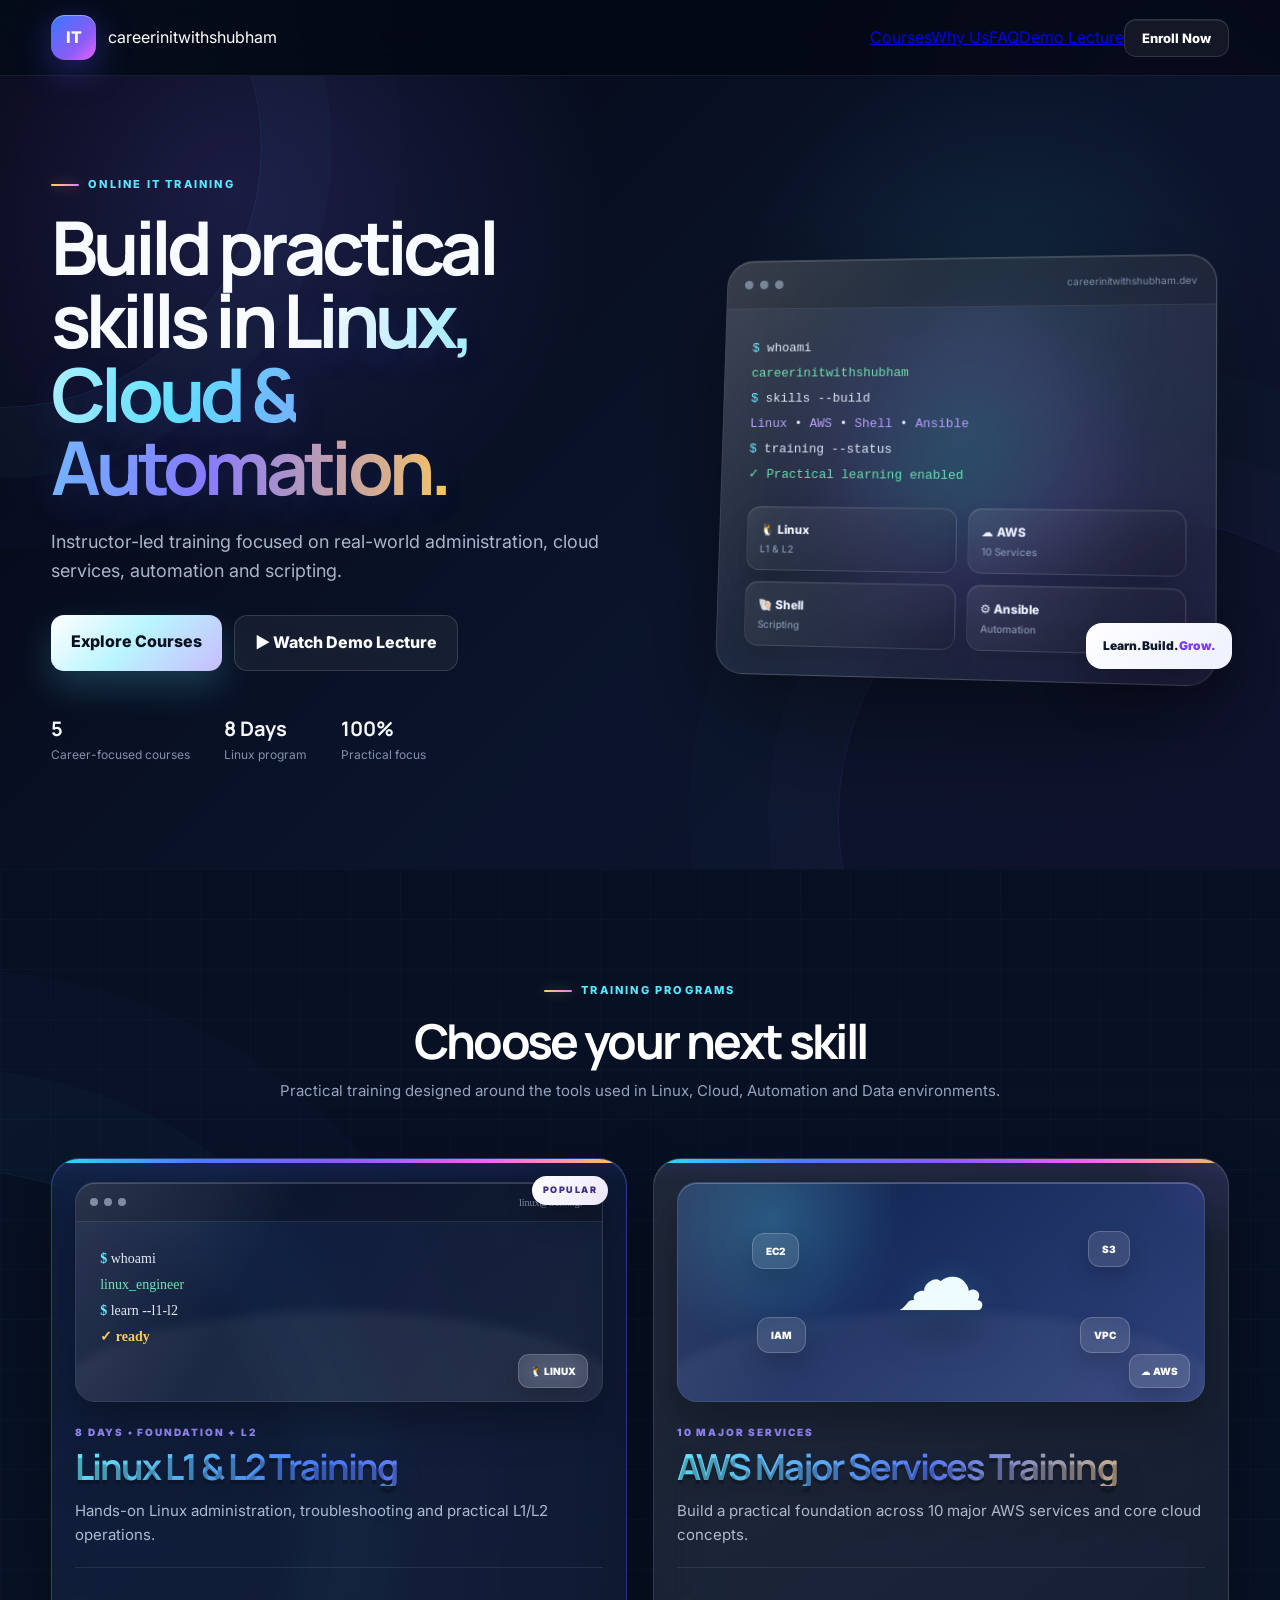
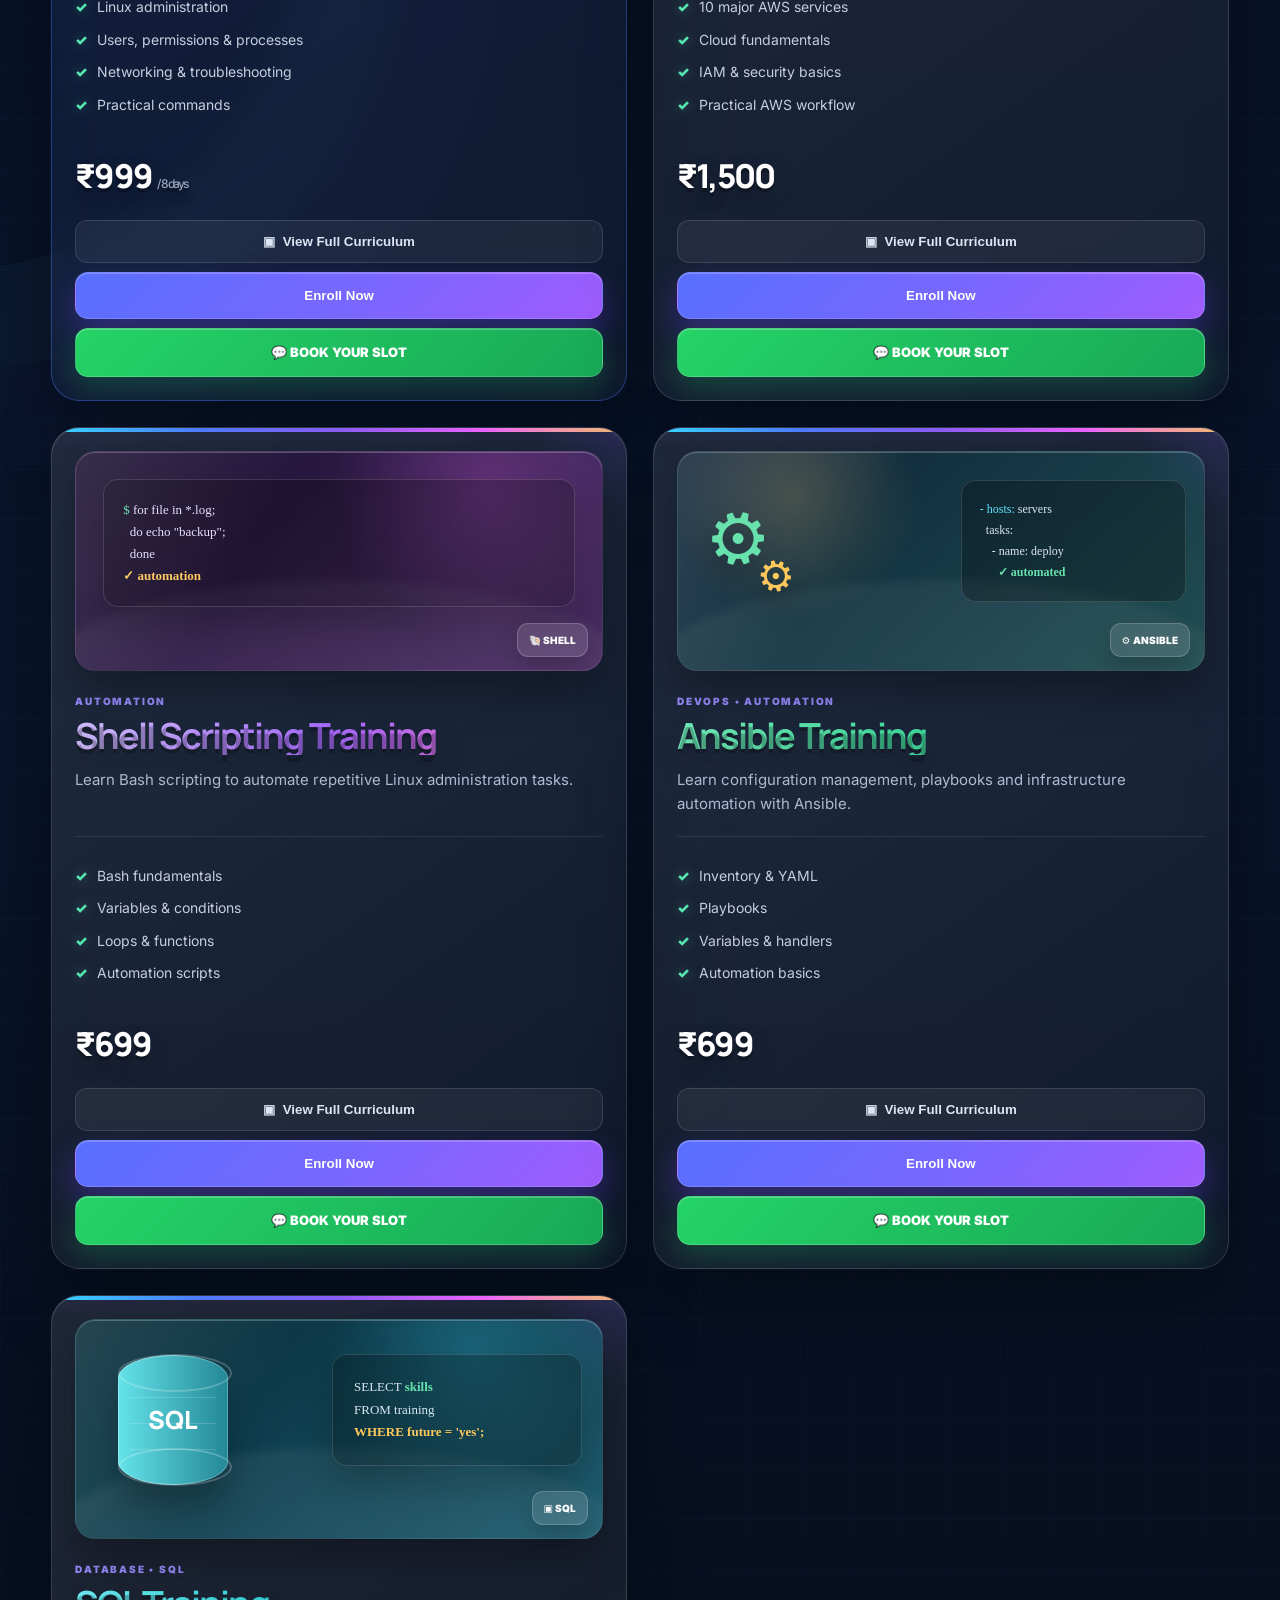
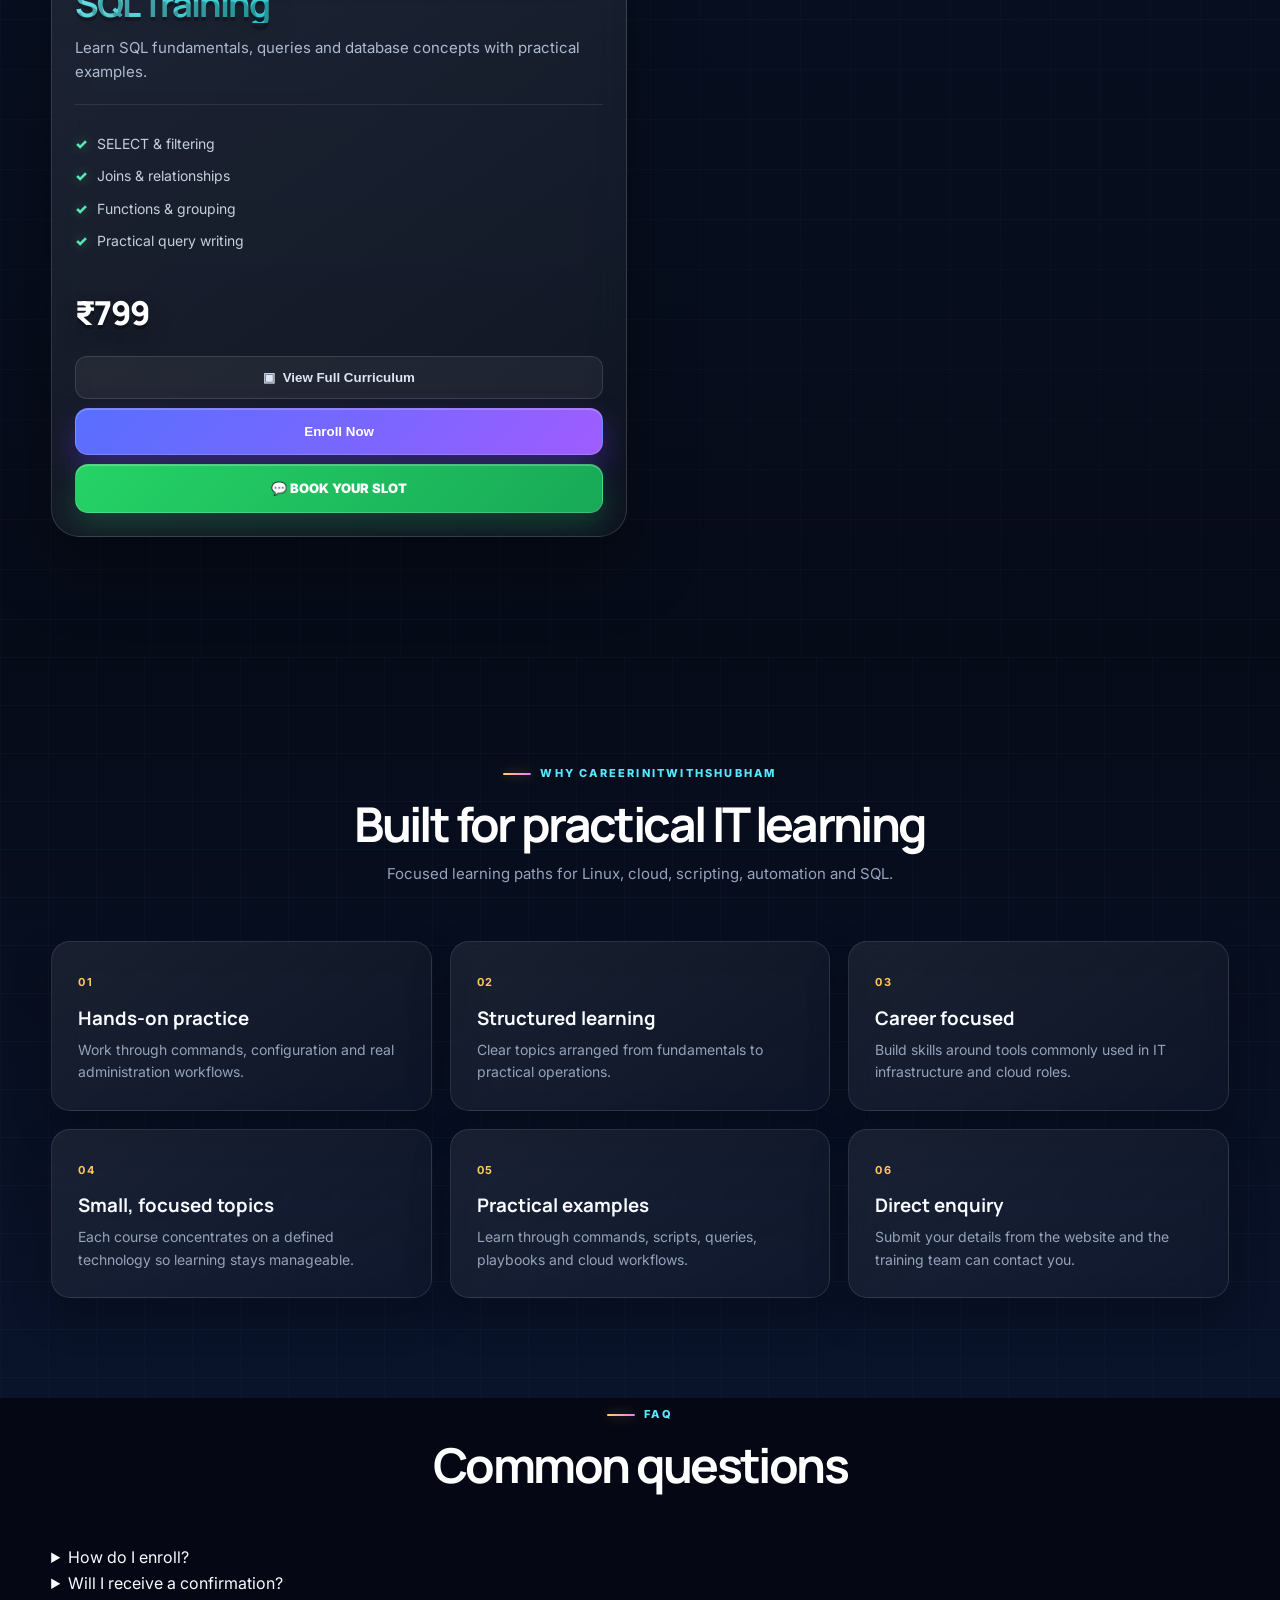
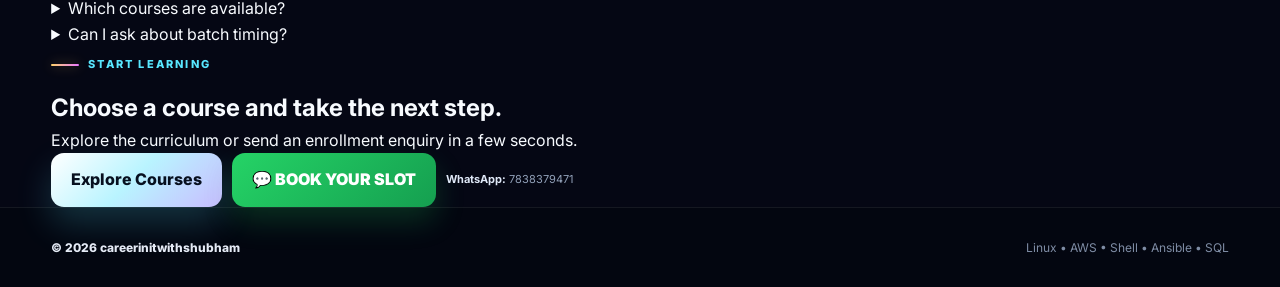
==== commit 4d05d600: "Rename index (4).html to index.html" ====
--- a/index.html
+++ b/index.html
@@ -43,8 +43,8 @@
 .course-tag{font-size:10px;letter-spacing:.18em;font-weight:900;color:#9a8cff;text-transform:uppercase}.course-card h3{font-family:Manrope;font-size:clamp(27px,3vw,36px);line-height:1.06;letter-spacing:-.055em;margin:8px 0 13px;transform:translateZ(18px);text-shadow:0 4px 0 rgba(0,0,0,.24),0 13px 28px rgba(0,0,0,.28)}.course-linux h3{background:linear-gradient(100deg,#65e9f7,#4d7cff 48%,#a98cff);-webkit-background-clip:text;color:transparent}.course-aws h3{background:linear-gradient(100deg,#67eaff,#5b7fff 48%,#ffc85c);-webkit-background-clip:text;color:transparent}.course-shell h3{background:linear-gradient(100deg,#d2c0ff,#a86cff 48%,#ff72bd);-webkit-background-clip:text;color:transparent}.course-ansible h3{background:linear-gradient(100deg,#72edbb,#3fd79a 50%,#ffc85c);-webkit-background-clip:text;color:transparent}.course-sql h3{background:linear-gradient(100deg,#6deaf2,#22c6c9 50%,#6f91ff);-webkit-background-clip:text;color:transparent}.course-card p{font-size:15px;color:#aebbd0;min-height:48px}.course-card ul{list-style:none;border-top:1px solid rgba(255,255,255,.09);padding-top:18px;margin:20px 0 24px}.course-card li{font-size:14px;color:#c5cfde;margin:10px 0}.course-card li:before{content:"✓";color:#57e7b0;font-weight:900;margin-right:10px;text-shadow:0 0 12px rgba(87,231,176,.45)}.course-bottom{margin-top:auto}.price{font-family:Manrope;font-size:33px;font-weight:800;letter-spacing:-.055em;margin-bottom:17px;color:#fff;text-shadow:0 4px 0 rgba(0,0,0,.25),0 10px 25px rgba(0,0,0,.22)}.price small{font-family:Inter;font-size:12px;color:#96a5bb;font-weight:500}.contact-price{font-size:33px}.enroll-btn{width:100%;padding:15px;border-radius:13px;border:1px solid rgba(255,255,255,.16);background:linear-gradient(135deg,#586fff,#7867ff 52%,#a05cff)!important;color:#fff!important;font-weight:900;cursor:pointer;transition:.25s;box-shadow:0 14px 30px rgba(113,60,255,.34),inset 0 1px 0 rgba(255,255,255,.22)}.enroll-btn:hover{transform:translateY(-3px);box-shadow:0 18px 38px rgba(113,60,255,.45),inset 0 1px 0 rgba(255,255,255,.28)}
 /* WHY */
 .section.light{position:relative;padding:100px 0;background:linear-gradient(180deg,#060b18,#09132a);overflow:hidden}.section.light:before{content:"";position:absolute;inset:0;background-image:linear-gradient(rgba(53,216,255,.035) 1px,transparent 1px),linear-gradient(90deg,rgba(139,92,246,.035) 1px,transparent 1px);background-size:48px 48px}.section.light .container{position:relative;z-index:1}.section.light .section-heading h2{color:#fff}.section.light .benefits{display:grid;grid-template-columns:repeat(3,1fr);gap:18px}.benefits>div{padding:26px;border:1px solid rgba(255,255,255,.11);background:linear-gradient(145deg,rgba(255,255,255,.075),rgba(255,255,255,.025));border-radius:19px;backdrop-filter:blur(12px);box-shadow:0 18px 40px rgba(0,0,0,.24);transition:.25s}.benefits>div:hover{transform:translateY(-6px);border-color:rgba(139,92,246,.35)}.benefits b{font-size:11px;color:#ffc85c;letter-spacing:.13em}.benefits h3{font-family:Manrope;margin:10px 0 5px}.benefits p{font-size:14px;color:#94a4bb}
-/* MODAL */
-.modal{display:none;position:fixed;inset:0;z-index:200;align-items:center;justify-content:center;padding:18px}.modal.open{display:flex}.modal-backdrop{position:absolute;inset:0;background:rgba(2,5,15,.78);backdrop-filter:blur(11px)}.modal-box{position:relative;background:linear-gradient(145deg,#fff,#f3f5ff);color:#101827;width:min(520px,100%);max-height:92vh;overflow:auto;border-radius:25px;padding:34px;box-shadow:0 40px 110px rgba(0,0,0,.5);z-index:1;border-top:4px solid #7c3aed}.close{position:absolute;right:17px;top:14px;border:0;background:#eef0f6;width:38px;height:38px;border-radius:50%;font-size:25px;color:#667085;cursor:pointer}.modal-head h2{font-family:Manrope;font-size:31px;letter-spacing:-.045em}.modal-head p{color:#667085;font-size:14px;margin:4px 0 22px}.modal form label{display:block;font-size:13px;font-weight:800;margin:15px 0}.modal input{display:block;width:100%;margin-top:7px;border:1px solid #d2d8e2;border-radius:12px;padding:13px 14px;font:inherit;outline:none;background:#fff}.modal input:focus{border-color:#7957ef;box-shadow:0 0 0 4px rgba(121,87,239,.11)}.submit-btn{width:100%;margin-top:10px;border:0;background:linear-gradient(135deg,#713cff,#a855f7);color:#fff;padding:14px;border-radius:12px;font-weight:900;cursor:pointer;font-size:15px;box-shadow:0 12px 25px rgba(113,60,255,.25)}.submit-btn:disabled{opacity:.55}.form-note,.form-status{font-size:11px;color:#667085;text-align:center;margin-top:12px}.form-status.success{color:#159a70;font-weight:800}.form-status.error{color:#d44755;font-weight:800}
+/* PREMIUM ENROLLMENT MODAL */
+.modal{display:none;position:fixed;inset:0;z-index:200;align-items:center;justify-content:center;padding:18px}.modal.open{display:flex}.modal-backdrop{position:absolute;inset:0;background:rgba(2,5,15,.78);backdrop-filter:blur(11px)}.modal-box{position:relative;background:linear-gradient(145deg,#0b1228,#101a36 55%,#151044);color:#f8fbff;width:min(560px,100%);max-height:92vh;overflow:auto;border-radius:25px;padding:34px;box-shadow:0 40px 110px rgba(0,0,0,.5);z-index:1;border-top:4px solid #7c3aed}.close{position:absolute;right:17px;top:14px;border:1px solid rgba(255,255,255,.12);background:rgba(255,255,255,.08);width:38px;height:38px;border-radius:50%;font-size:25px;color:#d7def0;cursor:pointer}.modal-head h2{font-family:Manrope;font-size:31px;letter-spacing:-.045em}.modal-head p{color:#9eabc2;font-size:14px;margin:4px 0 22px}.modal form label{display:block;font-size:13px;font-weight:800;margin:15px 0;color:#f5f7ff}.modal input{display:block;width:100%;margin-top:7px;border:1px solid rgba(255,255,255,.14);border-radius:14px;padding:14px 15px;font:inherit;outline:none;background:rgba(2,7,20,.72);color:#fff}.modal input::placeholder{color:#71809a}.modal input:focus{border-color:#7957ef;box-shadow:0 0 0 4px rgba(121,87,239,.11)}.submit-btn{width:100%;margin-top:10px;border:0;background:linear-gradient(135deg,#713cff,#a855f7);color:#fff;padding:14px;border-radius:12px;font-weight:900;cursor:pointer;font-size:15px;box-shadow:0 12px 25px rgba(113,60,255,.25)}.submit-btn:disabled{opacity:.55}.form-note,.form-status{font-size:11px;color:#8e9bb3;text-align:center;margin-top:12px}.form-status.success{color:#159a70;font-weight:800}.form-status.error{color:#d44755;font-weight:800}
 footer{background:#030610;color:#7e8ca4;padding:30px 0;font-size:12px;border-top:1px solid rgba(255,255,255,.07)}.footer-inner{display:flex;justify-content:space-between;gap:15px}.footer-inner span:first-child{color:#e5ebf6;font-weight:800}
 @media(max-width:920px){.hero-grid{grid-template-columns:1fr}.visual-wrap{min-height:400px}.course-grid{grid-template-columns:1fr 1fr}}
 @media(max-width:700px){.navbar{height:70px}.brand-text{font-size:15px}.nav-btn{display:none}.hero{padding:65px 0 75px}.hero-grid{gap:42px}.hero h1{font-size:43px}.hero-copy{font-size:16px}.visual-wrap{min-height:350px}.device{transform:none}.courses-section{padding:75px 0 90px}.course-grid{grid-template-columns:1fr;gap:22px}.course-card{min-height:0;padding:20px}.course-visual{height:200px}.course-card h3{font-size:31px}.section.light{padding:75px 0}.section.light .benefits{grid-template-columns:1fr}.trust-row{gap:18px}.trust-row strong{font-size:18px}.trust-row span{font-size:11px}}
@@ -64,13 +64,15 @@
 .whatsapp-btn:hover{transform:translateY(-3px);box-shadow:0 18px 38px rgba(37,211,102,.30)}
 @media(max-width:700px){.booking-strip{align-items:stretch;flex-direction:column}.book-slot-btn{width:100%}.booking-note{text-align:center}.course-actions{gap:8px}}
 
+.whatsapp-submit-btn{display:flex;align-items:center;justify-content:center;margin-top:10px;padding:13px;border-radius:12px;text-decoration:none;font-weight:900;color:#fff;background:linear-gradient(135deg,#25d366,#159f50);box-shadow:0 12px 26px rgba(37,211,102,.2)}
+@media(max-width:700px){.nav-links{display:none}.hero-actions .secondary-btn{width:100%;text-align:center}}
 </style>
 </head>
 <body>
   <header class="navbar">
     <div class="container nav-inner">
       <a class="brand" href="#"><span class="brand-mark">IT</span><span>careerinitwithshubham</span></a>
-      <div class="nav-links"><a href="#courses">Courses</a><a href="#why-us">Why Us</a><a href="#faq">FAQ</a><a class="nav-btn" href="#courses">Enroll Now</a></div>
+      <div class="nav-links"><a href="#courses">Courses</a><a href="#why-us">Why Us</a><a href="#faq">FAQ</a><a href="https://m.youtube.com/@careerinitwithshubham" target="_blank" rel="noopener">Demo Lecture</a><a class="nav-btn" href="#courses">Enroll Now</a></div>
     </div>
   </header>
 
@@ -82,7 +84,7 @@
           <h1>Build practical skills in <span class="gradient">Linux, Cloud & Automation.</span></h1>
           <p class="hero-copy">Instructor-led training focused on real-world administration, cloud services, automation and scripting.</p>
           <div class="hero-actions">
-            <a class="primary-btn" href="#courses">Explore Courses</a>
+            <a class="primary-btn" href="#courses">Explore Courses</a><a class="secondary-btn" href="https://m.youtube.com/@careerinitwithshubham" target="_blank" rel="noopener">▶ Watch Demo Lecture</a>
           </div>
           <div class="trust-row">
             <div><strong>5</strong><span>Career-focused courses</span></div>
@@ -133,7 +135,7 @@
             <h3>Linux L1 & L2 Training</h3>
             <p>Hands-on Linux administration, troubleshooting and practical L1/L2 operations.</p>
             <ul><li>Linux administration</li><li>Users, permissions & processes</li><li>Networking & troubleshooting</li><li>Practical commands</li></ul>
-            <div class="course-bottom"><div class="price">₹999 <small>/ 8 days</small></div><div class="course-actions"><button class="curriculum-btn" data-curriculum="linux">▣ &nbsp;View Full Curriculum</button><button class="enroll-btn" data-course="Linux L1 & L2 Training" data-price="₹800 / 8 days">Enroll Now</button><a class="book-slot-btn" href="https://wa.me/917838379471?text=Hi%20Shubham%2C%20I%20want%20to%20book%20a%20slot%20for%20Linux%20L1%20&%20L2%20Training." target="_blank" rel="noopener">💬 BOOK YOUR SLOT</a></div></div>
+            <div class="course-bottom"><div class="price">₹999 <small>/ 8 days</small></div><div class="course-actions"><button class="curriculum-btn" data-curriculum="linux">▣ &nbsp;View Full Curriculum</button><button class="enroll-btn" data-course="Linux L1 & L2 Training" data-price="₹999 / 8 days">Enroll Now</button><a class="book-slot-btn" href="https://wa.me/917838379471?text=Hi%20Shubham%2C%20I%20want%20to%20book%20a%20slot%20for%20Linux%20L1%20&%20L2%20Training." target="_blank" rel="noopener">💬 BOOK YOUR SLOT</a></div></div>
           </article>
 
           <article class="course-card course-aws">
@@ -250,8 +252,8 @@
         <label>Full Name<input name="name" type="text" placeholder="Enter your name" required></label>
         <label>Email Address<input name="email" type="email" placeholder="you@example.com" required></label>
         <label>Mobile Number<input name="mobile" type="tel" inputmode="numeric" pattern="[0-9+\-\s]{8,15}" placeholder="Enter mobile number" required></label>
-        <button class="submit-btn" type="submit" id="submitBtn">Submit Enrollment</button>
-        <p class="form-note">By submitting, you agree that your details may be used to contact you about this training.</p>
+        <button class="submit-btn" type="submit" id="submitBtn">Send Details to Email + WhatsApp →</button>
+        <p class="form-note">By submitting, your enrollment details are sent to the configured email and prepared in WhatsApp for 7838379471. Tap Send in WhatsApp to complete delivery.</p>
         <p class="form-status" id="formStatus" role="status"></p>
       </form>
     </div>
@@ -332,17 +334,38 @@
 
 form.addEventListener("submit", async (e) => {
   e.preventDefault();
+  if (!form.reportValidity()) return;
 
   submitBtn.disabled = true;
-  submitBtn.textContent = "Submitting...";
+  submitBtn.textContent = "Sending details...";
   statusEl.textContent = "";
   statusEl.className = "form-status";
 
   const formData = new FormData(form);
+  const name = formData.get("name") || "";
+  const email = formData.get("email") || "";
+  const mobile = formData.get("mobile") || "";
+  const course = formData.get("course") || "Training enquiry";
+  const fee = formData.get("fee") || "";
+
+  const waText = [
+    "New Training Enrollment",
+    "",
+    "Course: " + course,
+    fee ? "Fee: " + fee : "",
+    "Name: " + name,
+    "Email: " + email,
+    "Mobile: " + mobile,
+    "",
+    "Please contact me regarding this enrollment."
+  ].filter(Boolean).join("\n");
+  const waUrl = "https://wa.me/917838379471?text=" + encodeURIComponent(waText);
+
+  // Send the enrollment to the configured email through Web3Forms.
   formData.append("access_key", WEB3FORMS_ACCESS_KEY);
-  formData.append("subject", "New Training Enrollment - " + formData.get("course"));
-  formData.append("from_name", "Tech Training Academy");
-  formData.append("replyto", formData.get("email"));
+  formData.append("subject", "New Training Enrollment - " + course);
+  formData.append("from_name", "CareerInitWithShubham Website");
+  formData.append("replyto", email);
   formData.append("botcheck", "");
 
   try {
@@ -351,23 +374,35 @@
       body: formData,
       headers: { "Accept": "application/json" }
     });
-
     const result = await response.json();
-
-    if (result.success !== true) {
-      throw new Error(result.message || "Email submission failed");
-    }
-
-    statusEl.textContent = "Details submitted successfully. Our team will connect you shortly.";
+    if (result.success !== true) throw new Error(result.message || "Email submission failed");
+
+    // Open the WhatsApp composer after email succeeds. The message is already filled
+    // with the same enrollment details; the user only has to tap Send in WhatsApp.
+    const waWindow = window.open(waUrl, "_blank", "noopener");
+
+    statusEl.textContent = waWindow
+      ? "✓ Email sent. WhatsApp opened with the same details — tap Send."
+      : "✓ Email sent. Tap the WhatsApp button below to send the same details.";
     statusEl.className = "form-status success";
-    form.reset();
-    setTimeout(closeModal, 2500);
+    submitBtn.textContent = "Email Sent ✓";
+
+    // Always provide a visible WhatsApp button so mobile browsers that block popups
+    // still let the user send the exact same enrollment message.
+    const oldFallback = form.querySelector(".whatsapp-submit-btn");
+    if (oldFallback) oldFallback.remove();
+    const fallback = document.createElement("a");
+    fallback.href = waUrl;
+    fallback.target = "_blank";
+    fallback.rel = "noopener";
+    fallback.className = "whatsapp-submit-btn";
+    fallback.textContent = "💬 Send Same Details on WhatsApp →";
+    form.appendChild(fallback);
   } catch (error) {
-    statusEl.textContent = "We could not submit your details. Please try again.";
+    statusEl.textContent = "Email could not be sent. Please try again.";
     statusEl.className = "form-status error";
-  } finally {
     submitBtn.disabled = false;
-    submitBtn.textContent = "Submit Enrollment";
+    submitBtn.textContent = "Send Details to Email + WhatsApp →";
   }
 });
 
